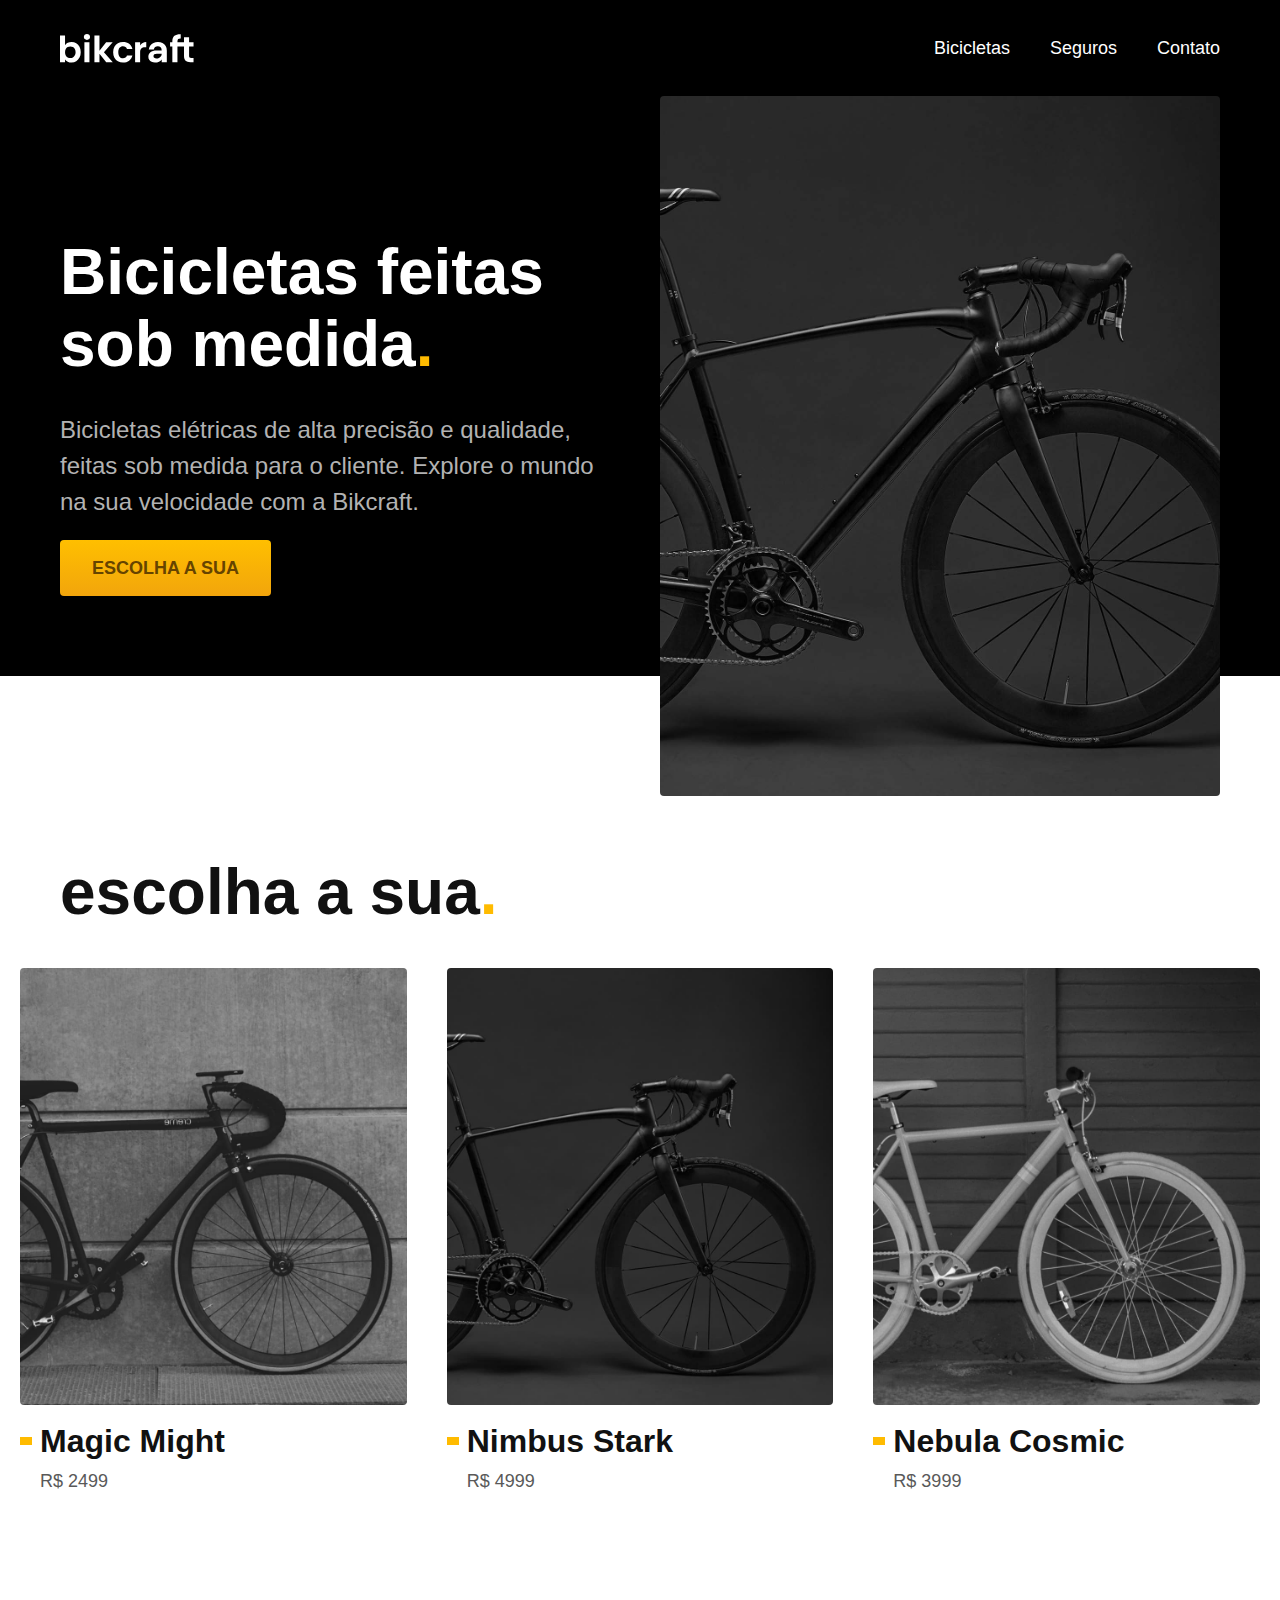
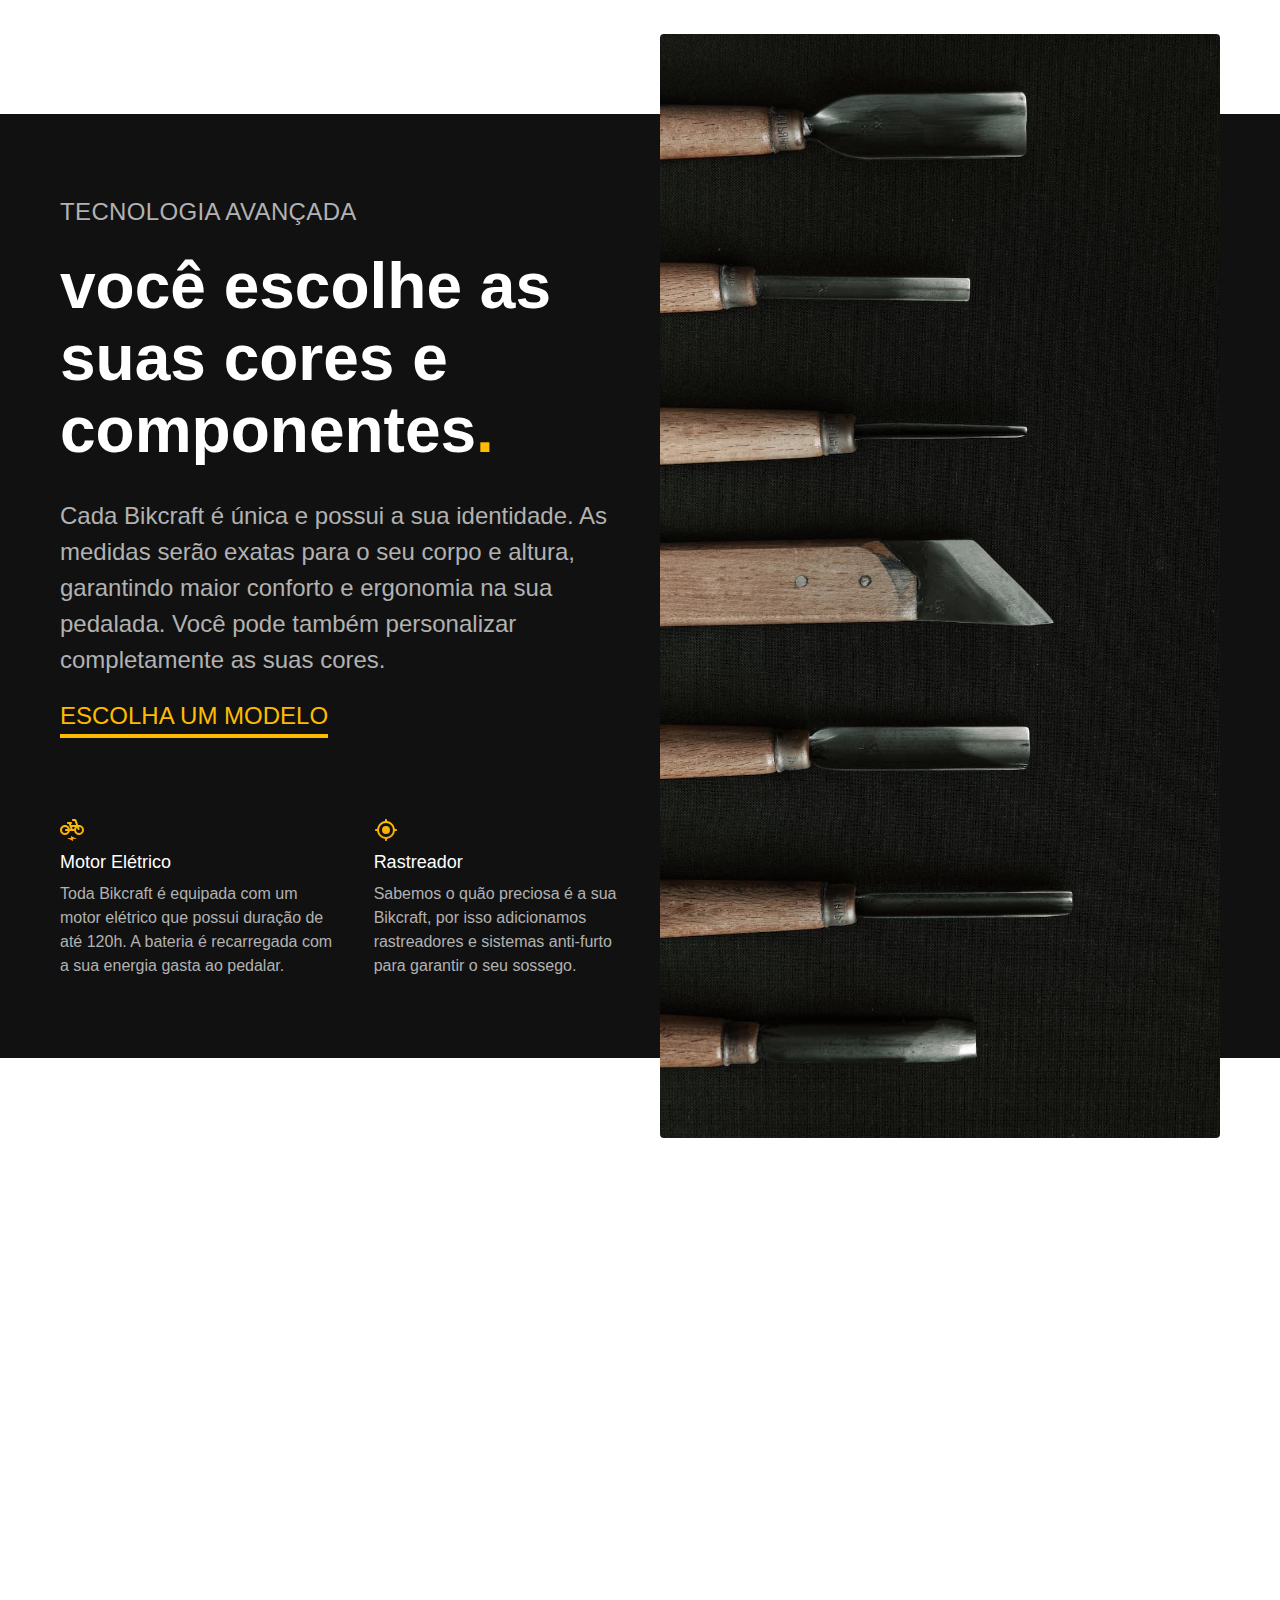
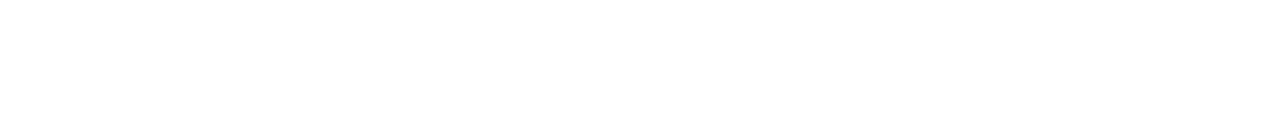
==== index.html @ 4f09ff4c "container + tecnologia" ====
<!DOCTYPE html>

<html lang="pt-br">

<head>
    <meta charset="UTF-8">
    <meta name="viewport" content="width=device-width, initial-scale=1.0">
    <title>Bikcraft - Bicicletas Elétricas</title>
    <meta name="description" content="Bicicletas elétricas de alta precisão e qualidade,  feitas sob medida para o cliente. Explore o mundo na sua velocidade com a Bikcraft.">

    <link rel="stylesheet" href="./css/style.css">

    <!-- <link rel="preconnect" href="https://fonts.googleapis.com">
    <link rel="preconnect" href="https://fonts.gstatic.com" crossorigin>
    <link href="https://fonts.googleapis.com/css2?family=Poppins:wght@400;600&family=Roboto:wght@400;500&display=swap" rel="stylesheet"> -->

</head>

<body>
    <header class="header-bg">
        <div class="header container">
            <a href="./">
                <img src="./img/bikcraft.svg" alt="Bikcraft">
            </a>
            <nav aria-lavel="primaria">
                <ul class="header-menu font-1-m cor-0">
                    <li><a href="./bicicletas.html">Bicicletas</a></li>
                    <li><a href="./seguros.html">Seguros</a></li>
                    <li><a href="./contato.html">Contato</a></li>
                </ul>
            </nav>
        </div>
    </header>

    <main class="introducao-bg">
        <div class="introducao container">
            <div class="introducao-conteudo">
                <h1 class="font-1-xxl cor-0">Bicicletas feitas sob medida<span class="cor-p1">.</span></h1>
                <p class="font-2-l cor-5">Bicicletas elétricas de alta precisão e qualidade, feitas sob medida para o cliente. Explore o mundo na sua velocidade com a Bikcraft.</p>
                <a class="botao" href="./bicicletas.html">Escolha a sua</a>
            </div>
            <div>
                <img src="./img/fotos/introducao.jpg" alt="Bicicleta elétrica preta">
            </div>
        </div>
    </main>

    <article class="bicicletas-lista">

        <h2 class="container font-1-xxl">escolha a sua<span class="cor-p1">.</span></h2>

        <ul>
            <li>
                <a href="./bicicletas/magic.html">
                    <img src="./img/bicicletas/magic-home.jpg" alt="Bicicleta preta">
                    <h3 class="font-1-xl">Magic Might</h3>
                    <span class="font-2-m cor-8">R$ 2499</span>
                </a>
            </li>
            <li>
                <a href="./bicicletas/nimbus.html">
                    <img src="./img/bicicletas/nimbus-home.jpg" alt="Bicicleta preta">
                    <h3 class="font-1-xl">Nimbus Stark</h3>
                    <span class="font-2-m cor-8">R$ 4999</span>
                </a>
            </li>
            <li>
                <a href="./bicicletas/nebula.html">
                    <img src="./img/bicicletas/nebula-home.jpg" alt="Bicicleta preta">
                    <h3 class="font-1-xl">Nebula Cosmic</h3>
                    <span class="font-2-m cor-8">R$ 3999</span>
                </a>
            </li>
        </ul>
    </article>

    <article class="tecnologia-bg">
        <div class="tecnologia container">
            <div class="tecnologia-conteudo">
                <span class="font-2-l-b cor-5">Tecnologia Avançada</span>
                <h2 class="font-1-xxl cor-0">você escolhe as suas cores e componentes<span class="cor-p1">.</span></h2>
                <p class="font-2-l cor-5">Cada Bikcraft é única e possui a sua identidade. As medidas serão exatas para o seu corpo e altura, garantindo maior conforto e ergonomia na sua pedalada. Você pode também personalizar completamente as suas cores.</p>
                <a class="link" href="./bicicletas.html">Escolha um modelo</a>
                <div class="tecnologia-vantagens">
                    <div>
                        <img src="./img/icones/eletrica.svg" alt="">
                        <h3 class="font-1-m cor-0">Motor Elétrico</h3>
                        <p class="font-2-s cor-5">Toda Bikcraft é equipada com um motor elétrico que possui duração de até 120h. A bateria é recarregada com a sua energia gasta ao pedalar.</p>
                    </div>
                    <div>
                        <img src="./img/icones/rastreador.svg" alt="">
                        <h3 class="font-1-m cor-0">Rastreador</h3>
                        <p class="font-2-s cor-5">Sabemos o quão preciosa é a sua Bikcraft, por isso adicionamos rastreadores e sistemas anti-furto para garantir o seu sossego.</p>
                    </div>
                </div>
            </div>
            <div class="tecnologia-imagem">
                <img src="./img/fotos/tecnologia.jpg" alt="">
            </div>
        </div>

    </article>

</body>

</html>
---- css/style.css ----
@import "./global/global.css";
@import "./utilidades/tipografia.css";
@import "./utilidades/cores.css";

@import "./global/header.css";

/* Utilidades */
@import "./utilidades/componentes.css";

/* Home */
@import "./home/introducao.css";
@import "./home/tecnologia.css";

/* Bicicletas */
@import "./bicicletas/bicicletas-lista.css";
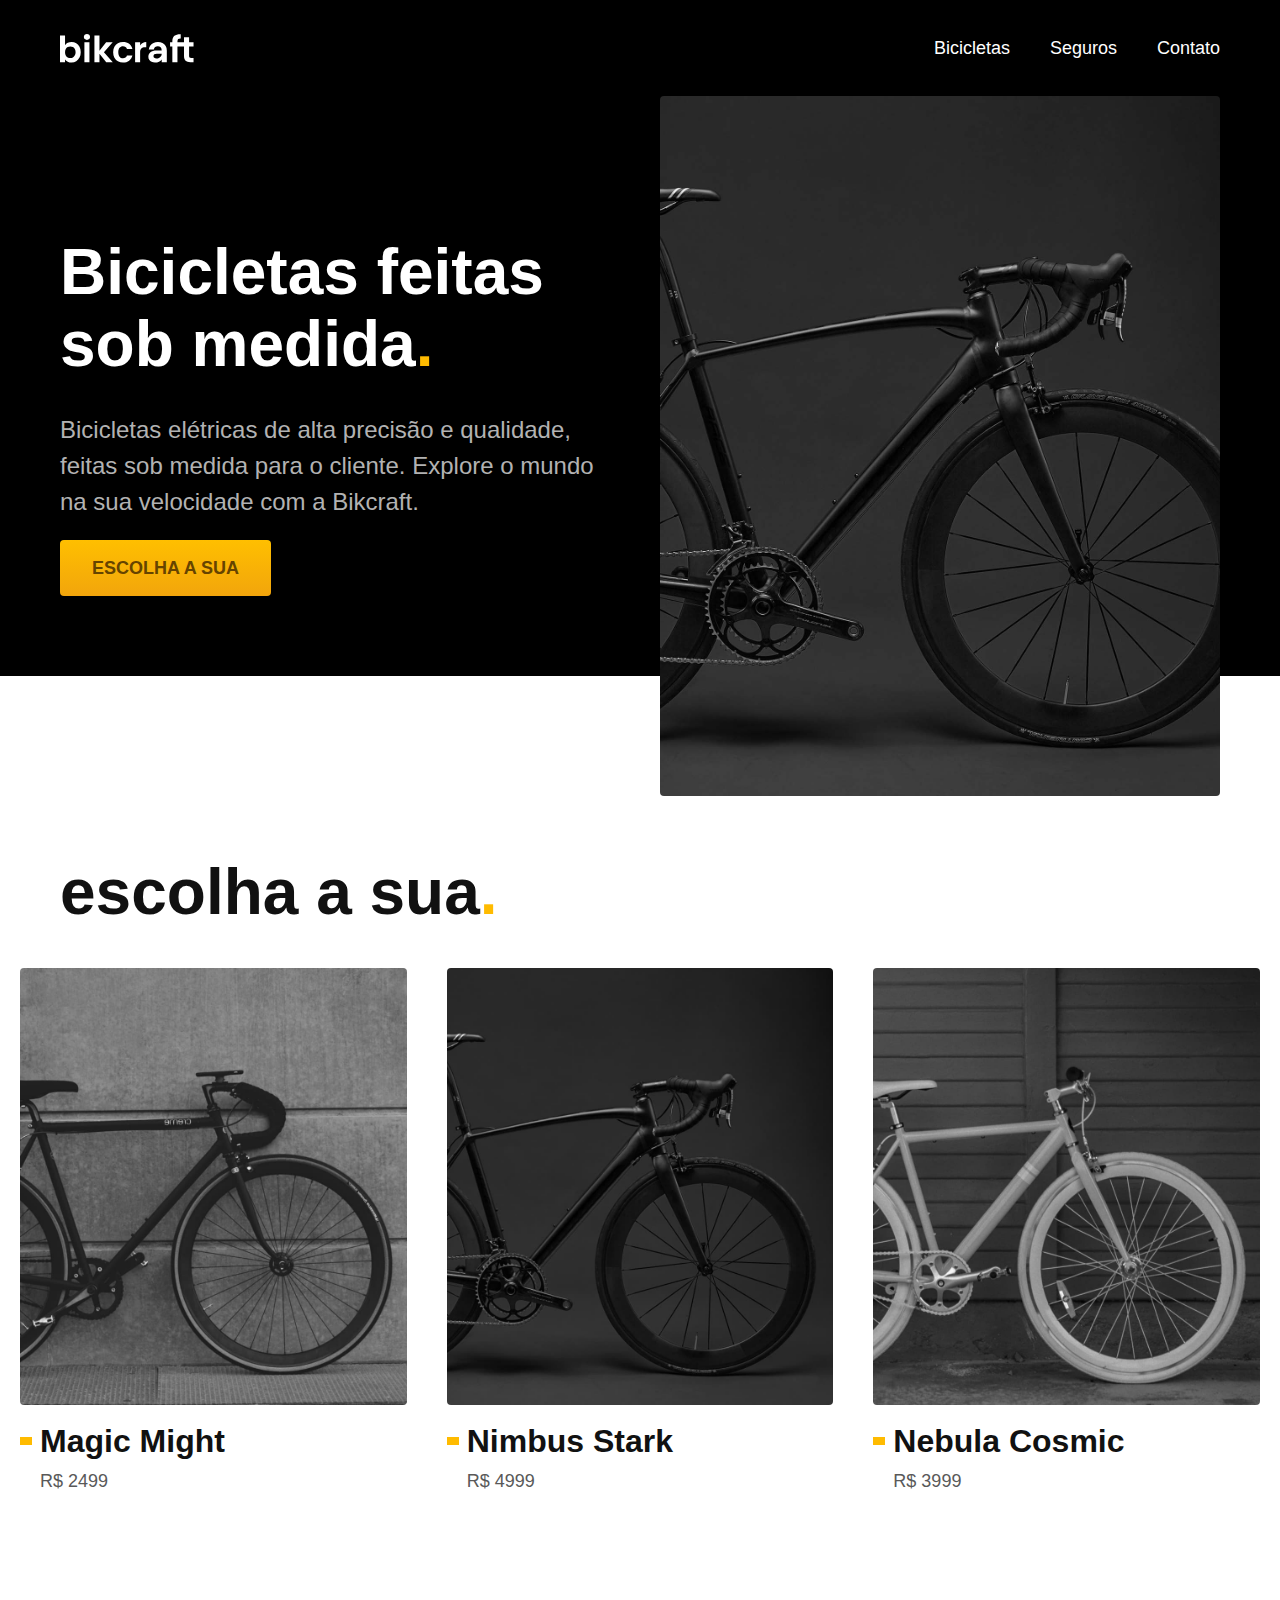
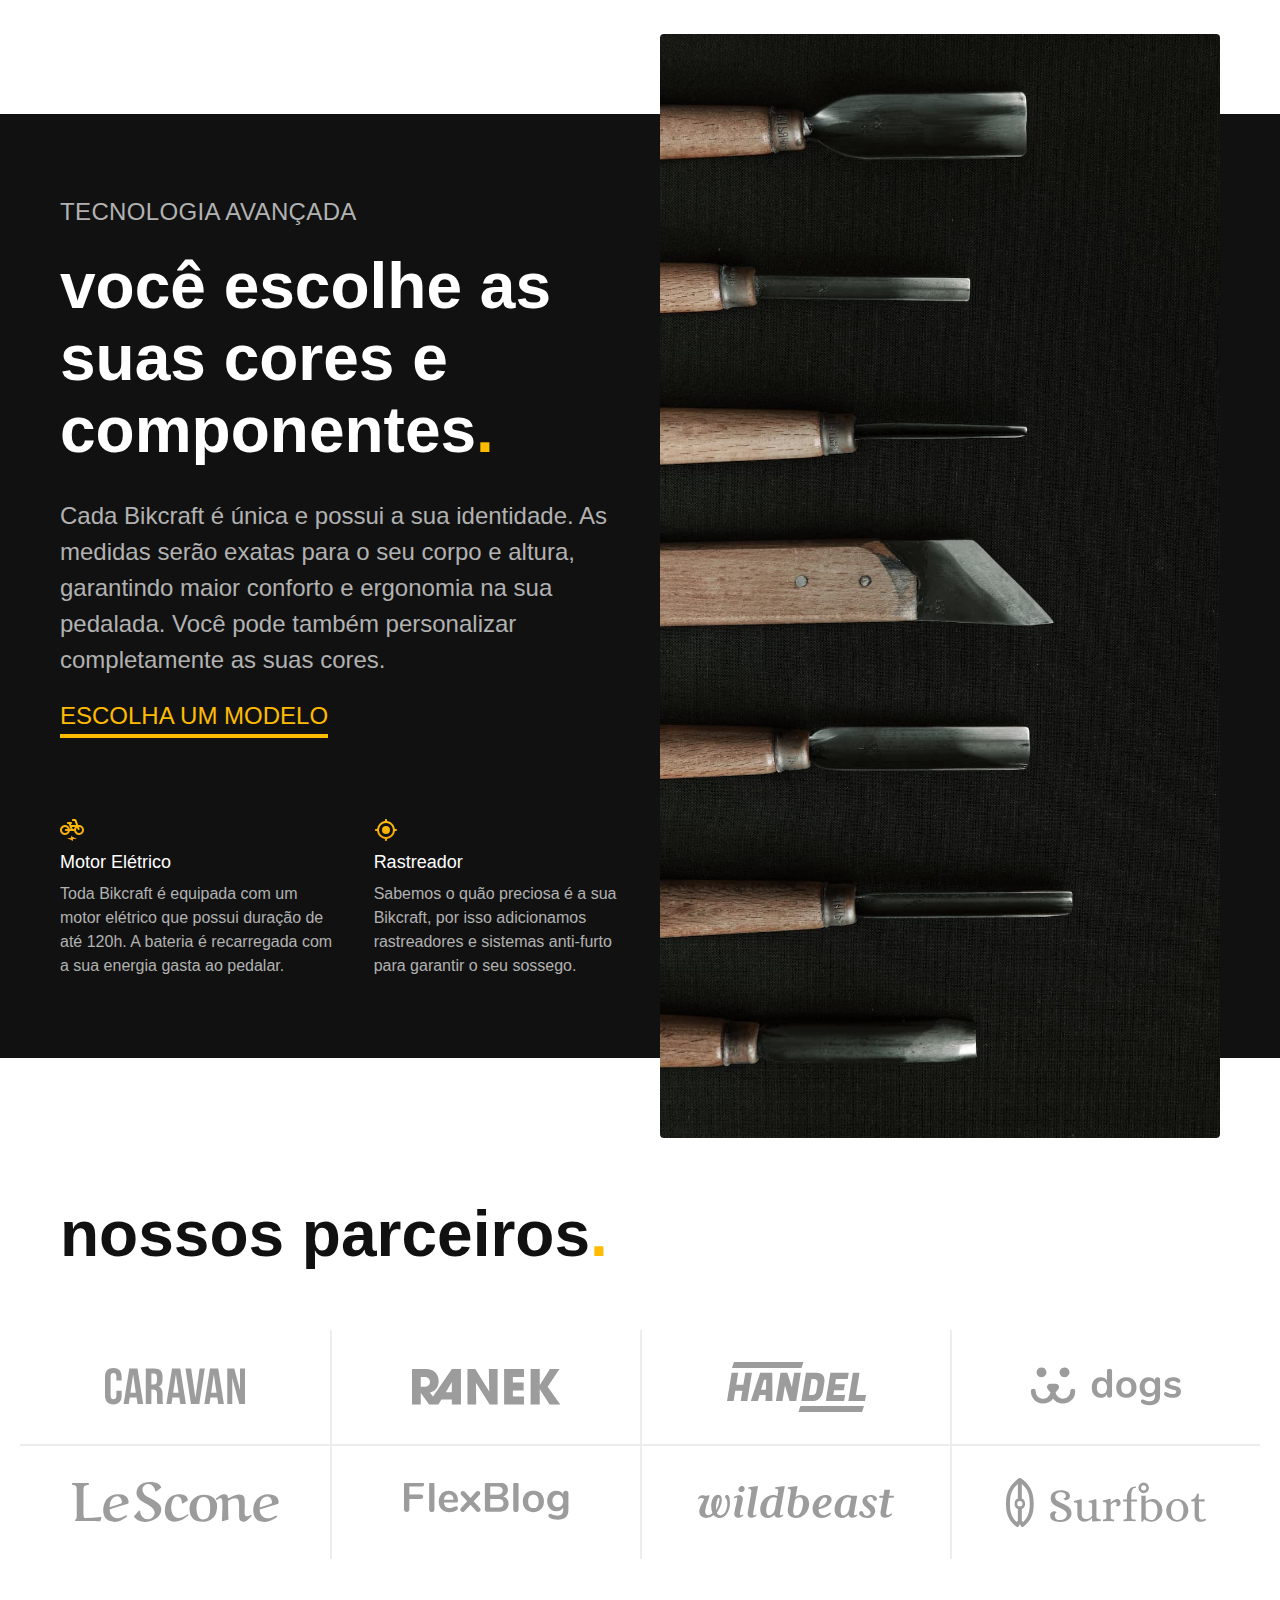
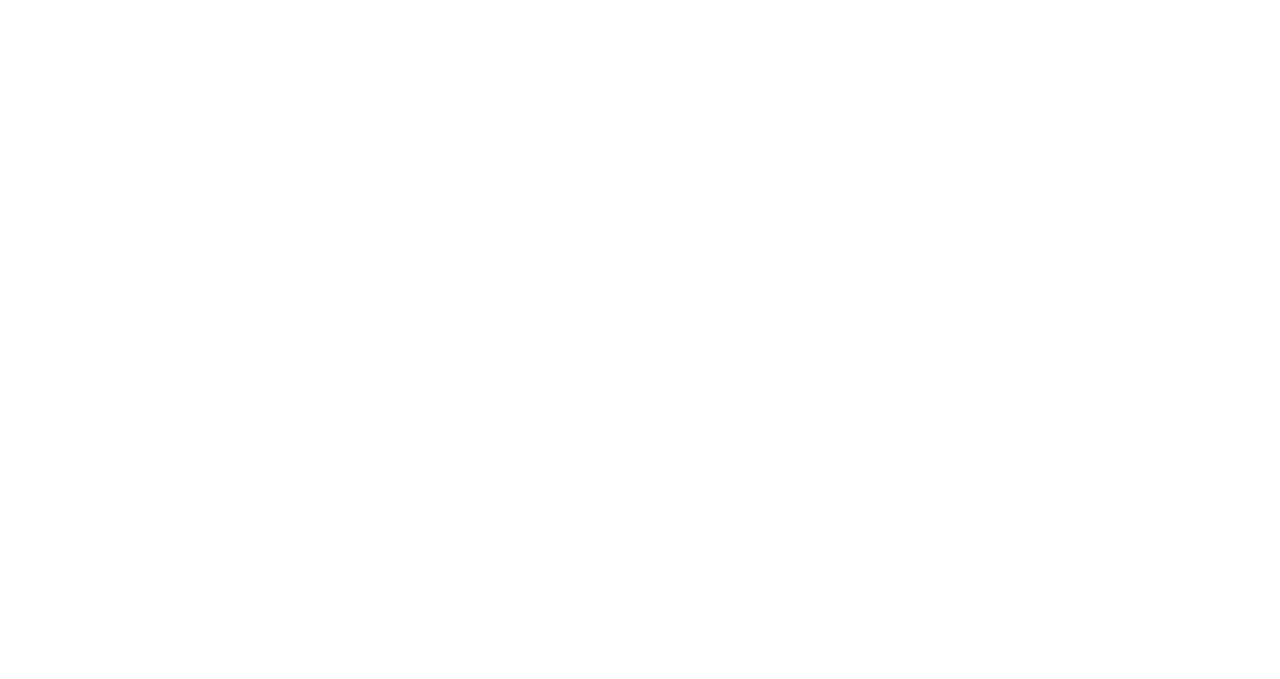
==== commit 27ef192c: "parceiros" ====
--- a/index.html
+++ b/index.html
@@ -98,8 +98,22 @@
                 <img src="./img/fotos/tecnologia.jpg" alt="">
             </div>
         </div>
+    </article>
 
-    </article>
+    <section class="parceiros" aria-label="Nossos Parceiros">
+        <h2 class="container font-1-xxl">nossos parceiros<span class="cor-p1">.</span></h2>
+
+        <ul>
+            <li><img src="./img/parceiros/caravan.svg" alt="caravan"></li>
+            <li><img src="./img/parceiros/ranek.svg" alt="ranek"></li>
+            <li><img src="./img/parceiros/handel.svg" alt="handel"></li>
+            <li><img src="./img/parceiros/dogs.svg" alt="dogs"></li>
+            <li><img src="./img/parceiros/lescone.svg" alt="lescone"></li>
+            <li><img src="./img/parceiros/flexblog.svg" alt="flexblog"></li>
+            <li><img src="./img/parceiros/wildbeast.svg" alt="wildbeast"></li>
+            <li><img src="./img/parceiros/surfbot.svg" alt="surfbot"></li>
+        </ul>
+    </section>
 
 </body>
 
--- a/css/style.css
+++ b/css/style.css
@@ -10,6 +10,7 @@
 /* Home */
 @import "./home/introducao.css";
 @import "./home/tecnologia.css";
+@import "./home/parceiros.css";
 
 /* Bicicletas */
 @import "./bicicletas/bicicletas-lista.css";
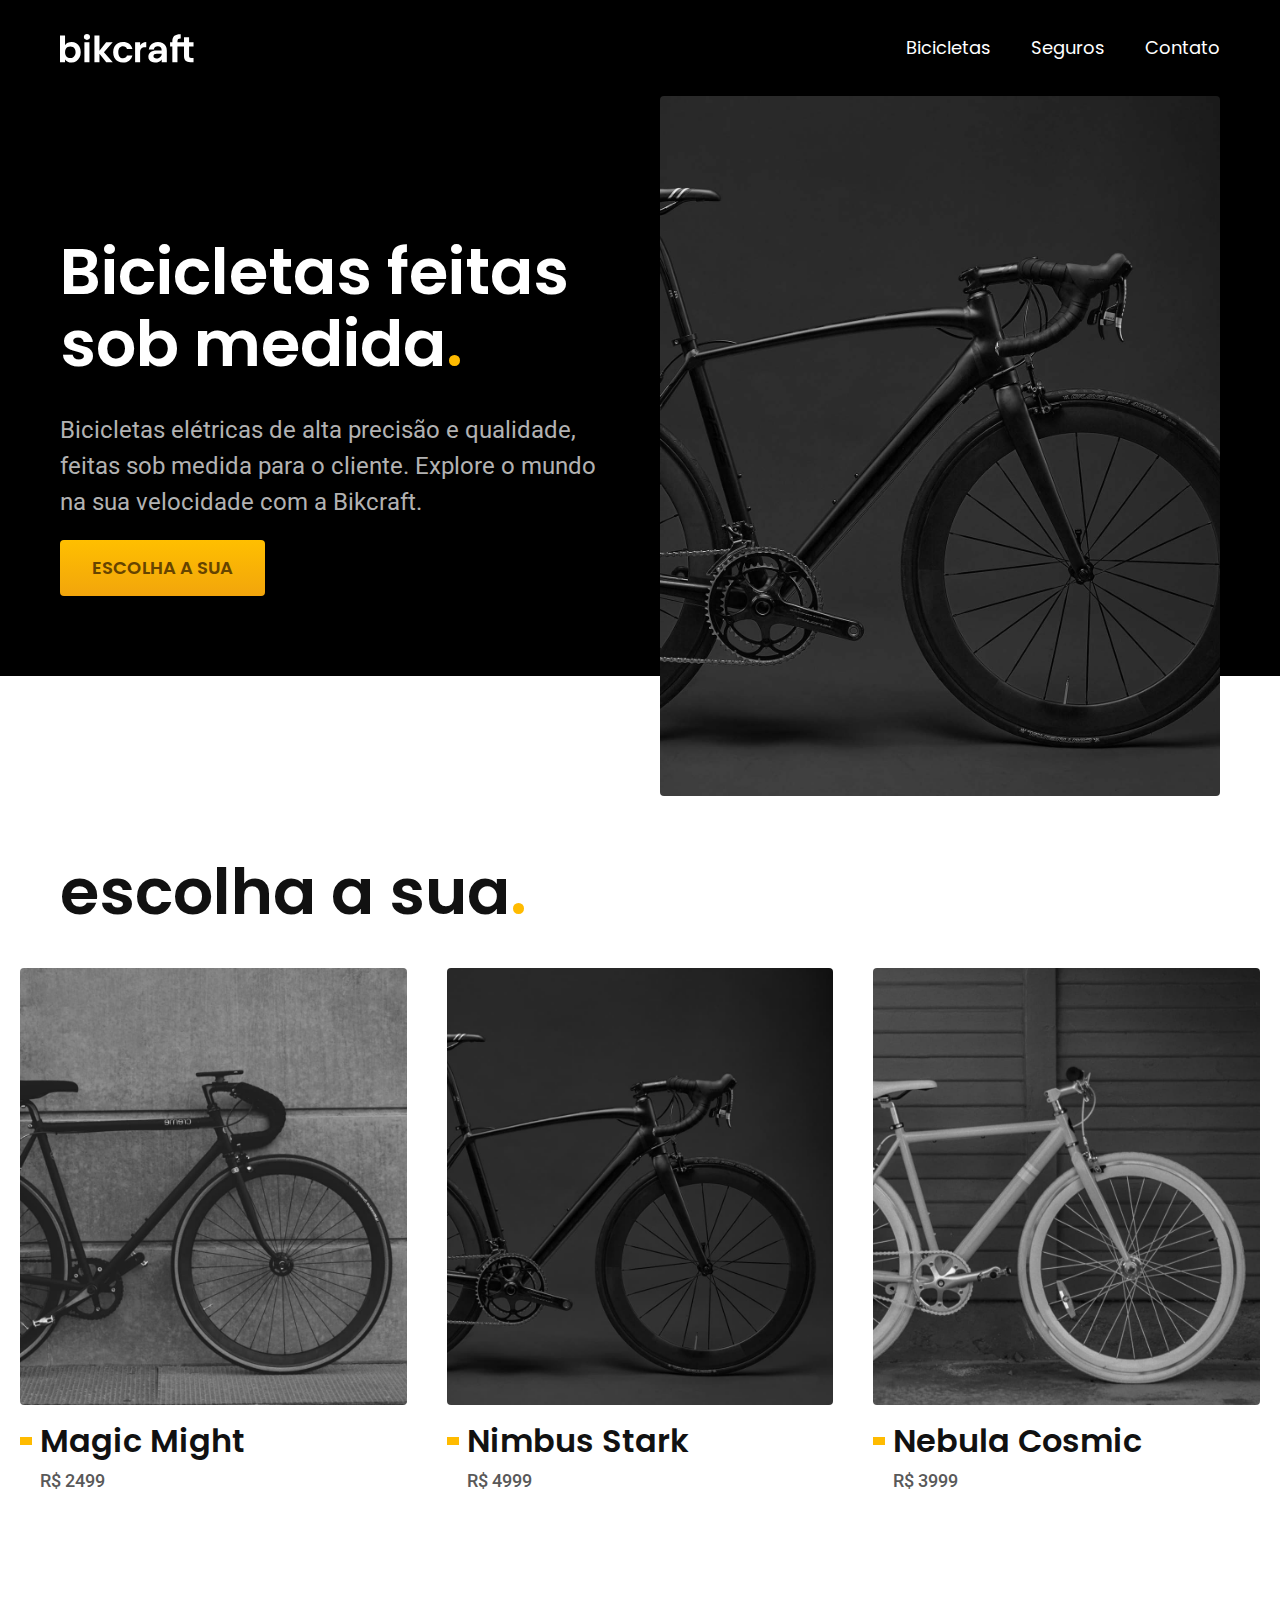
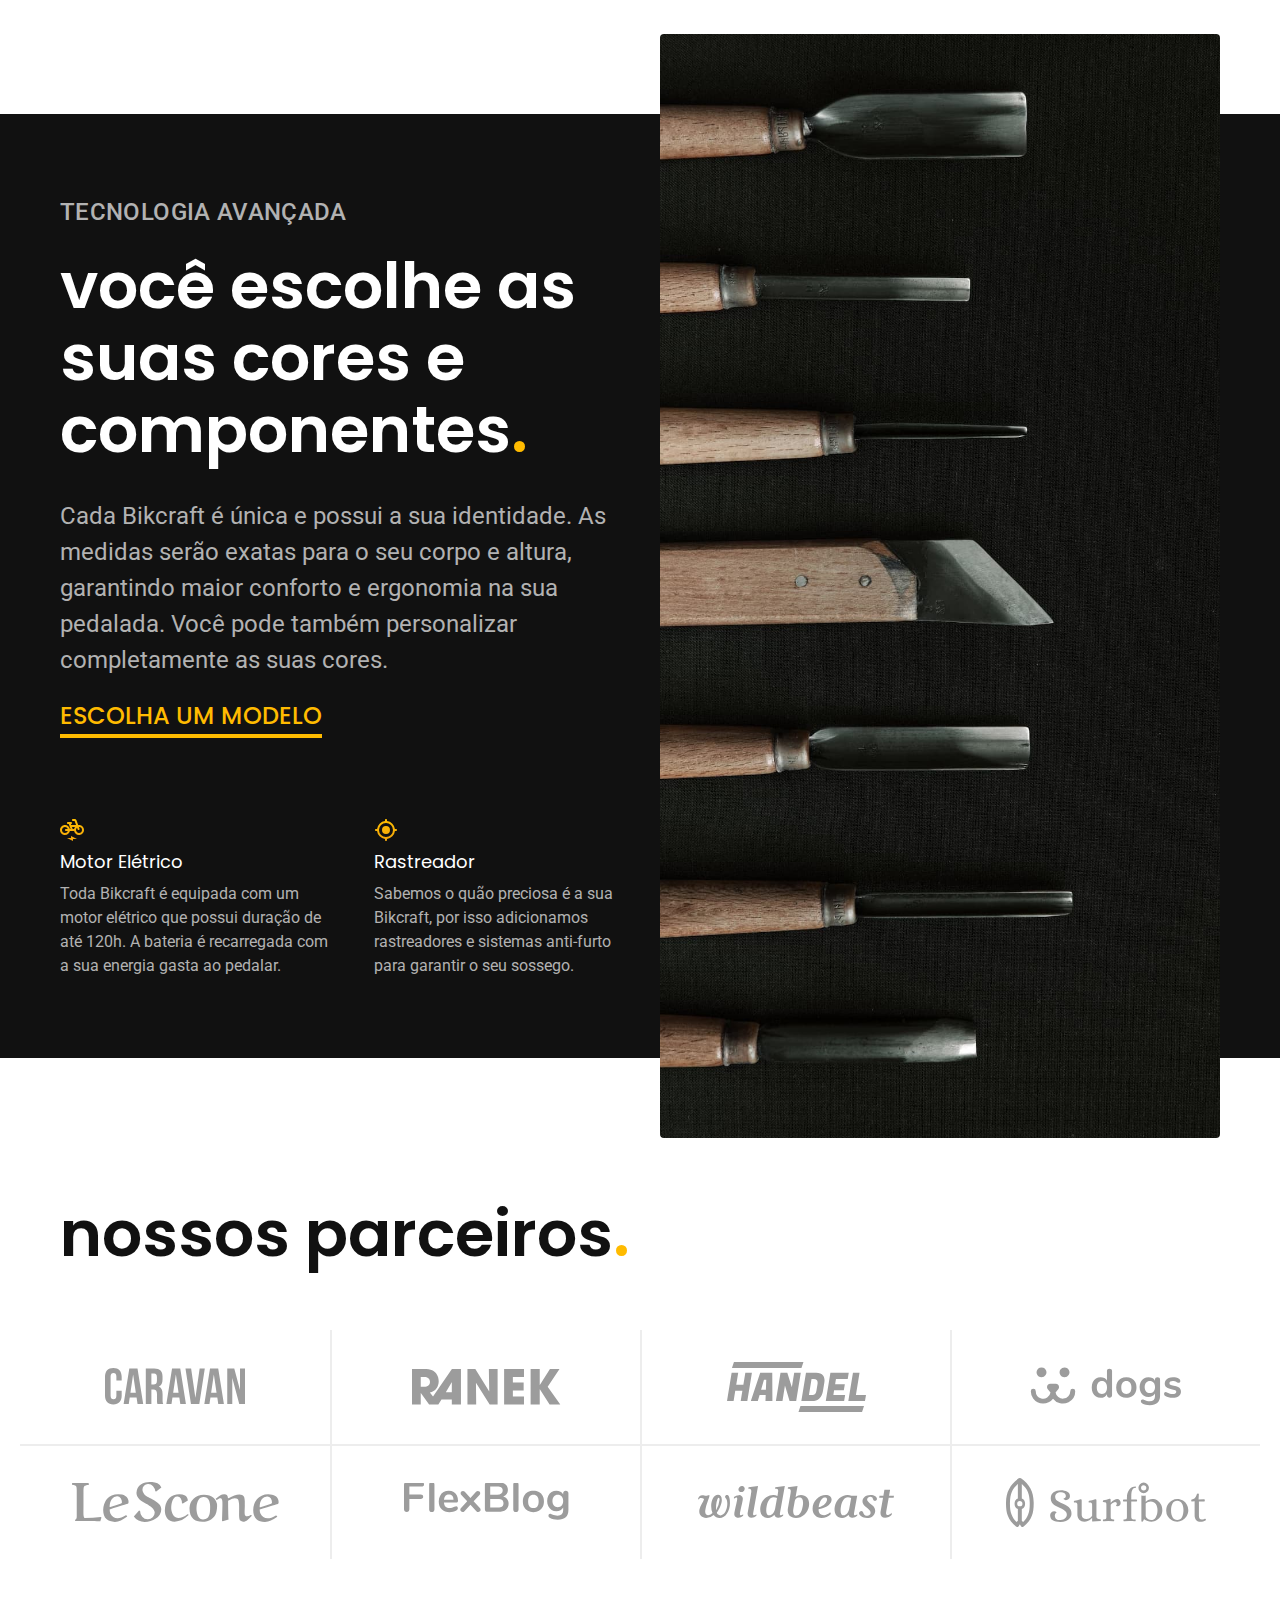
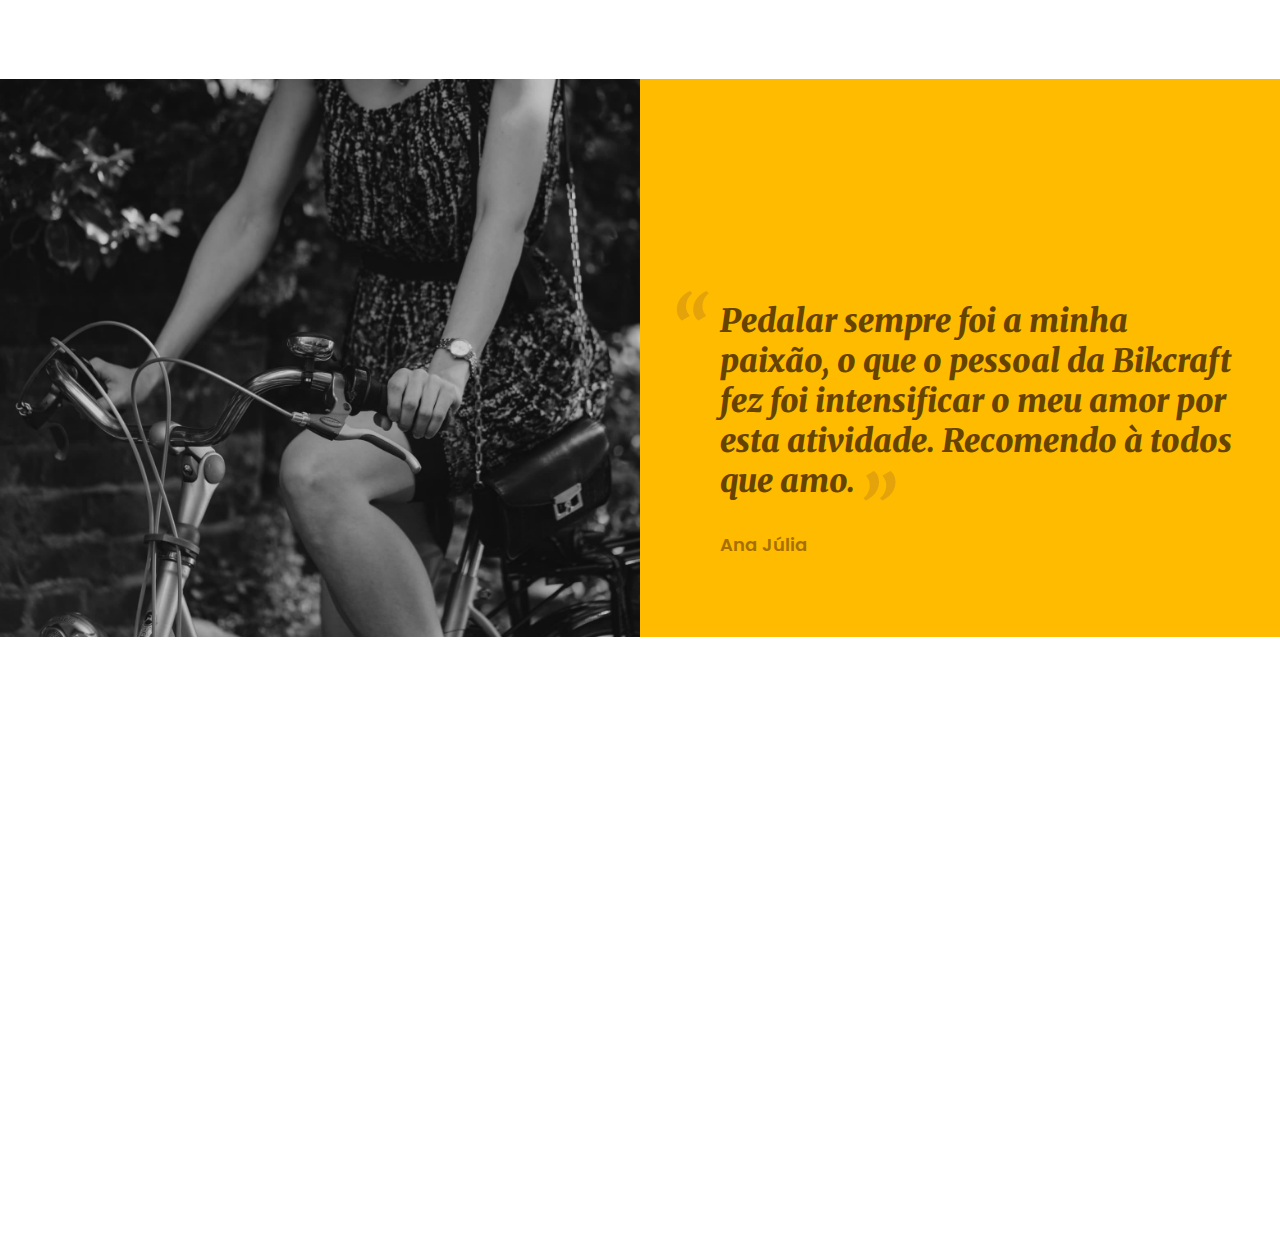
==== commit 2868998e: "depoimento" ====
--- a/index.html
+++ b/index.html
@@ -10,9 +10,9 @@
 
     <link rel="stylesheet" href="./css/style.css">
 
-    <!-- <link rel="preconnect" href="https://fonts.googleapis.com">
+    <link rel="preconnect" href="https://fonts.googleapis.com">
     <link rel="preconnect" href="https://fonts.gstatic.com" crossorigin>
-    <link href="https://fonts.googleapis.com/css2?family=Poppins:wght@400;600&family=Roboto:wght@400;500&display=swap" rel="stylesheet"> -->
+    <link href="https://fonts.googleapis.com/css2?family=Merriweather:ital,wght@1,900&family=Poppins:wght@400;600&family=Roboto:wght@400;500&display=swap" rel="stylesheet">
 
 </head>
 
@@ -115,6 +115,17 @@
         </ul>
     </section>
 
+    <section class="depoimento" aria-label="Depoimento">
+        <div>
+            <img src="./img/fotos/depoimento.jpg" alt="Pessoa pedalando uma bicicleta bikcraft">
+        </div>
+        <div class="depoimento-conteudo">
+            <blockquote class="font-1-xl cor-p5">
+                <p>Pedalar sempre foi a minha paixão, o que o pessoal da Bikcraft fez foi intensificar o meu amor por esta atividade. Recomendo à todos que amo.</p>
+            </blockquote>
+            <span class="font-1-m-b cor-p4">Ana Júlia</span>
+        </div>
+    </section>
 </body>
 
 </html>--- a/css/style.css
+++ b/css/style.css
@@ -11,6 +11,7 @@
 @import "./home/introducao.css";
 @import "./home/tecnologia.css";
 @import "./home/parceiros.css";
+@import "./home/depoimento.css";
 
 /* Bicicletas */
 @import "./bicicletas/bicicletas-lista.css";
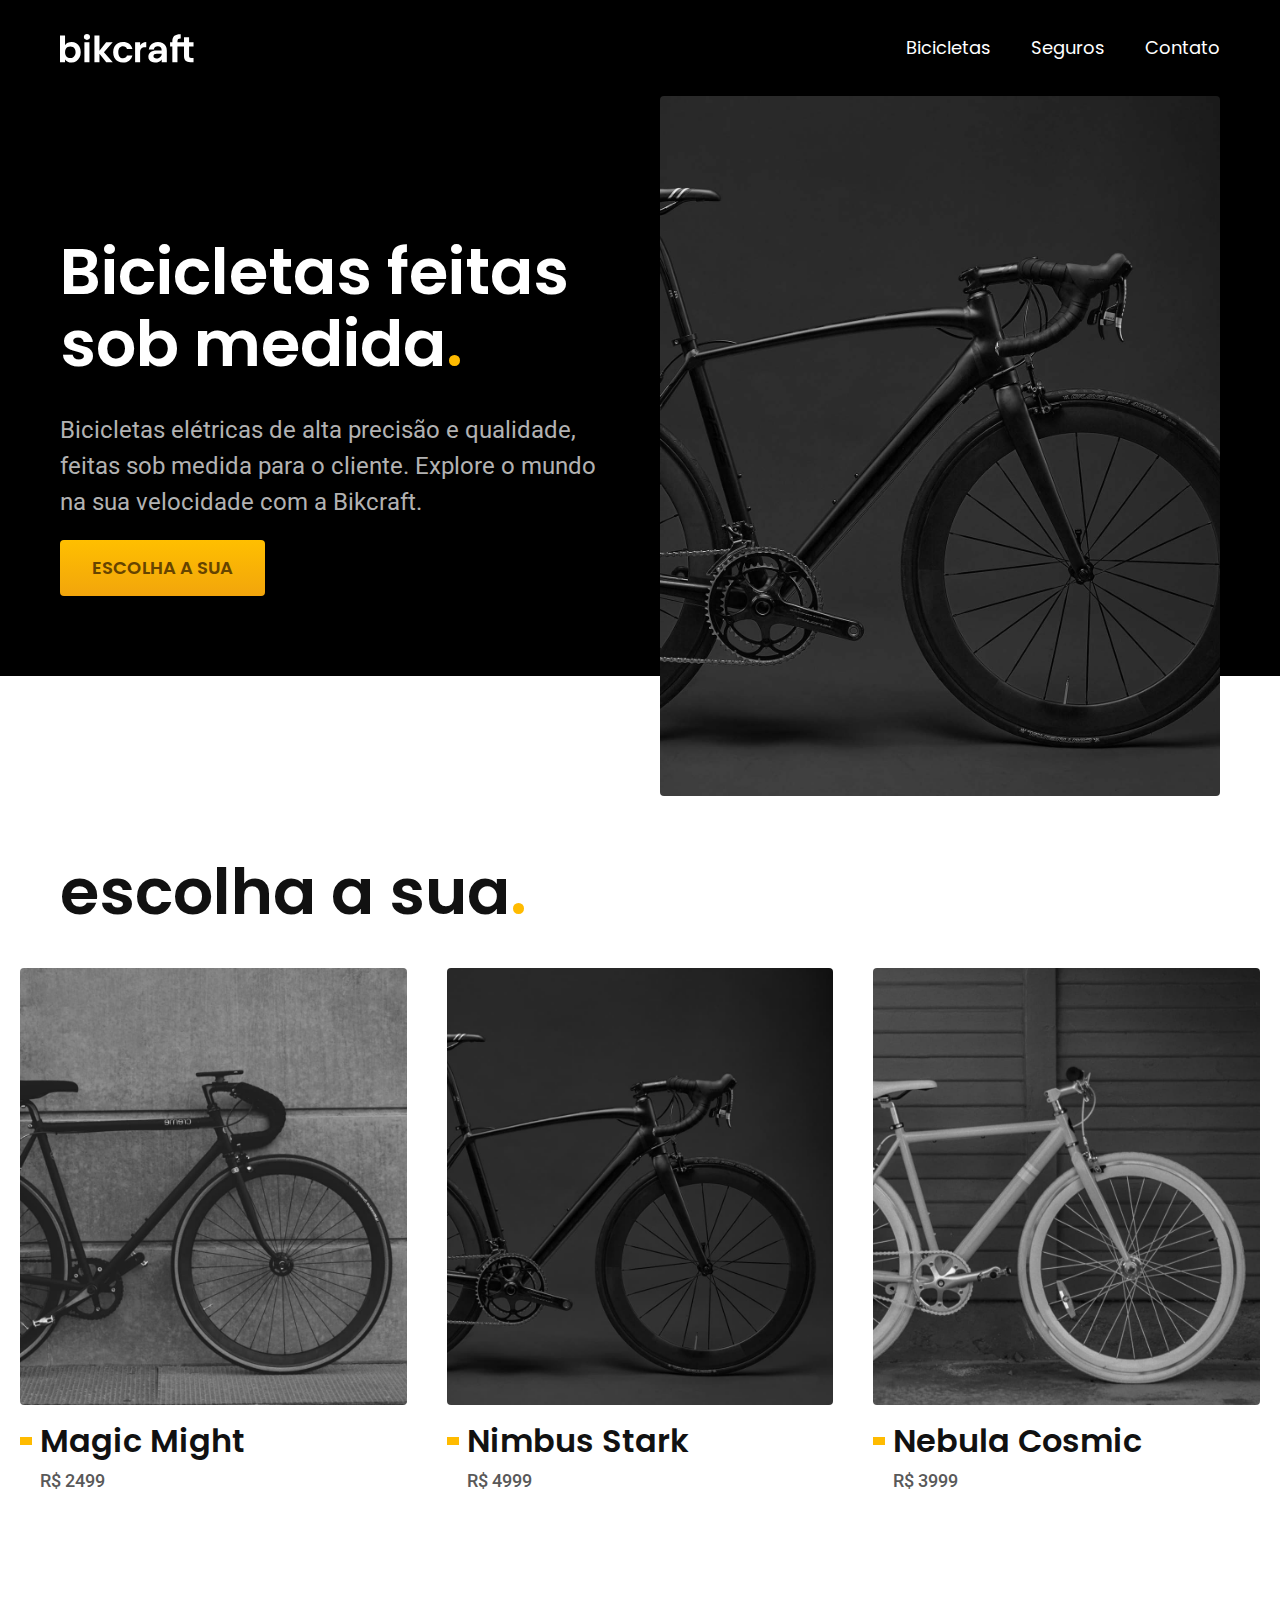
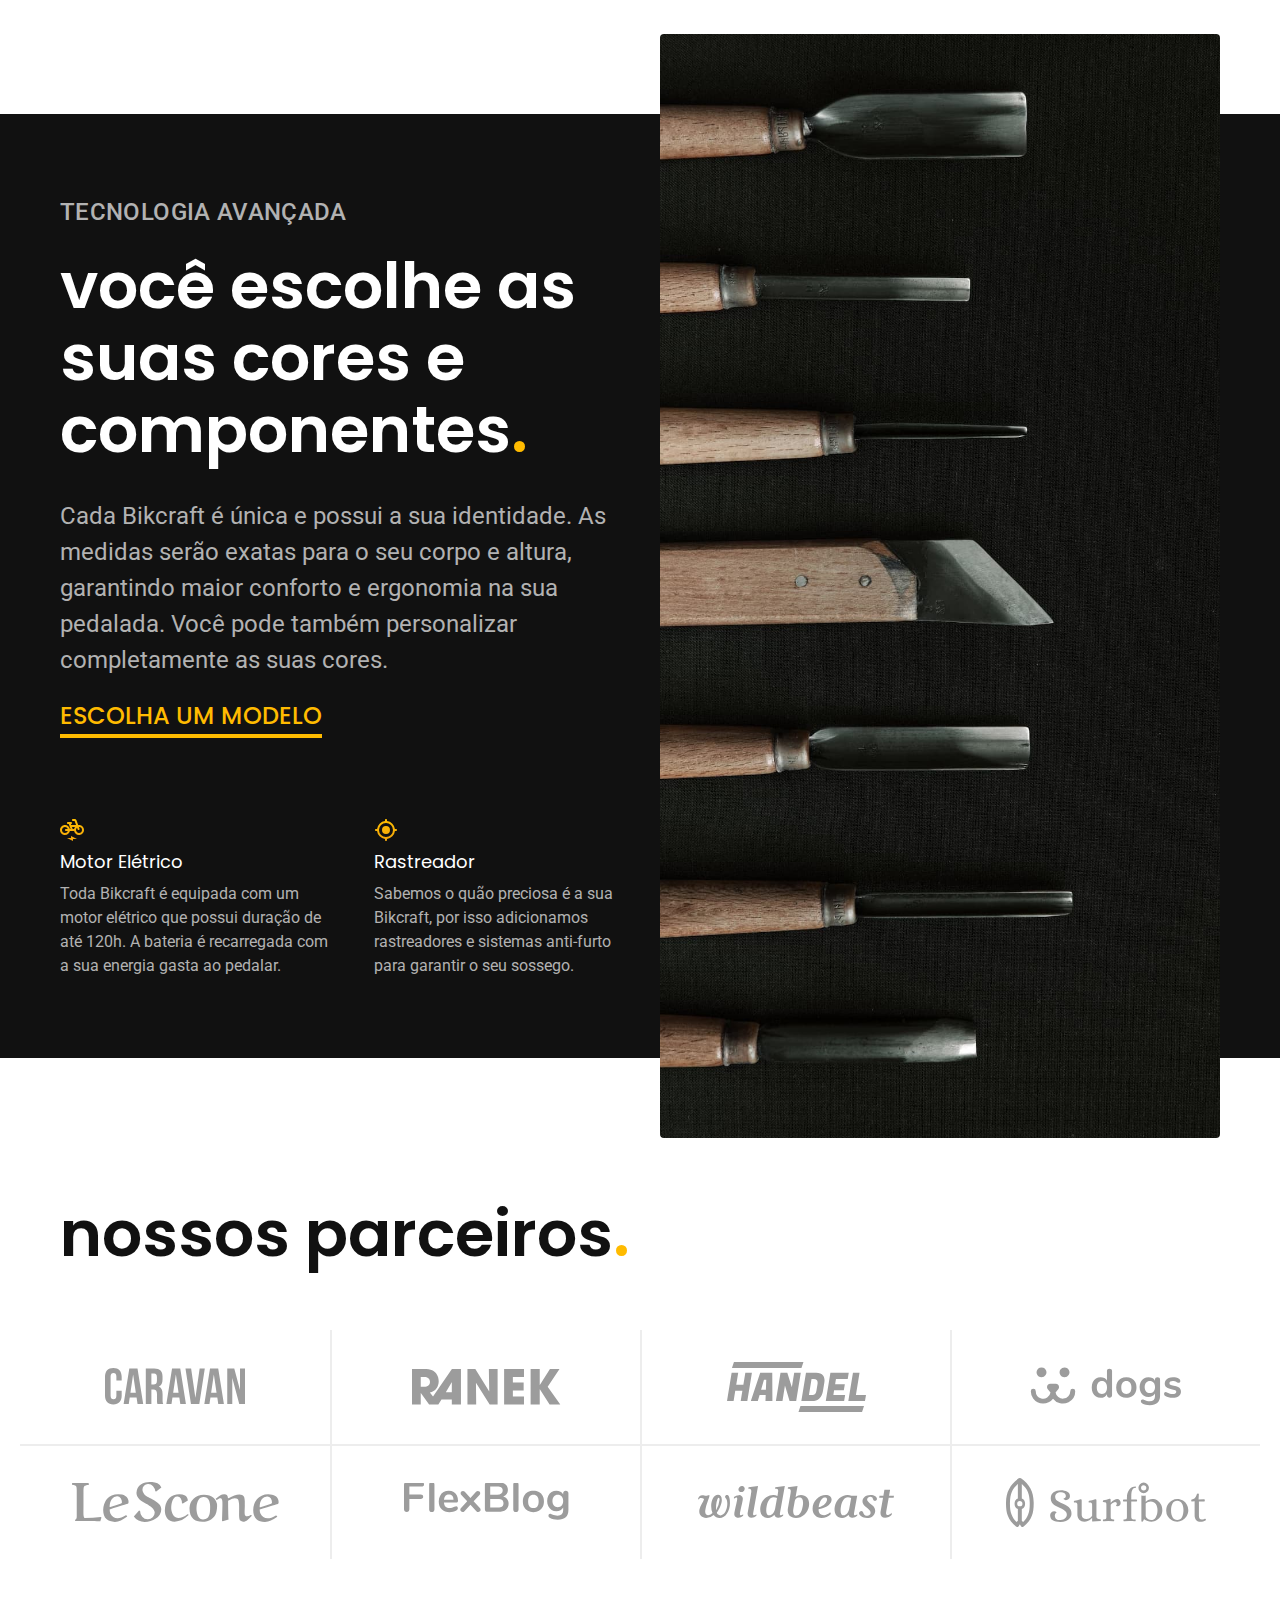
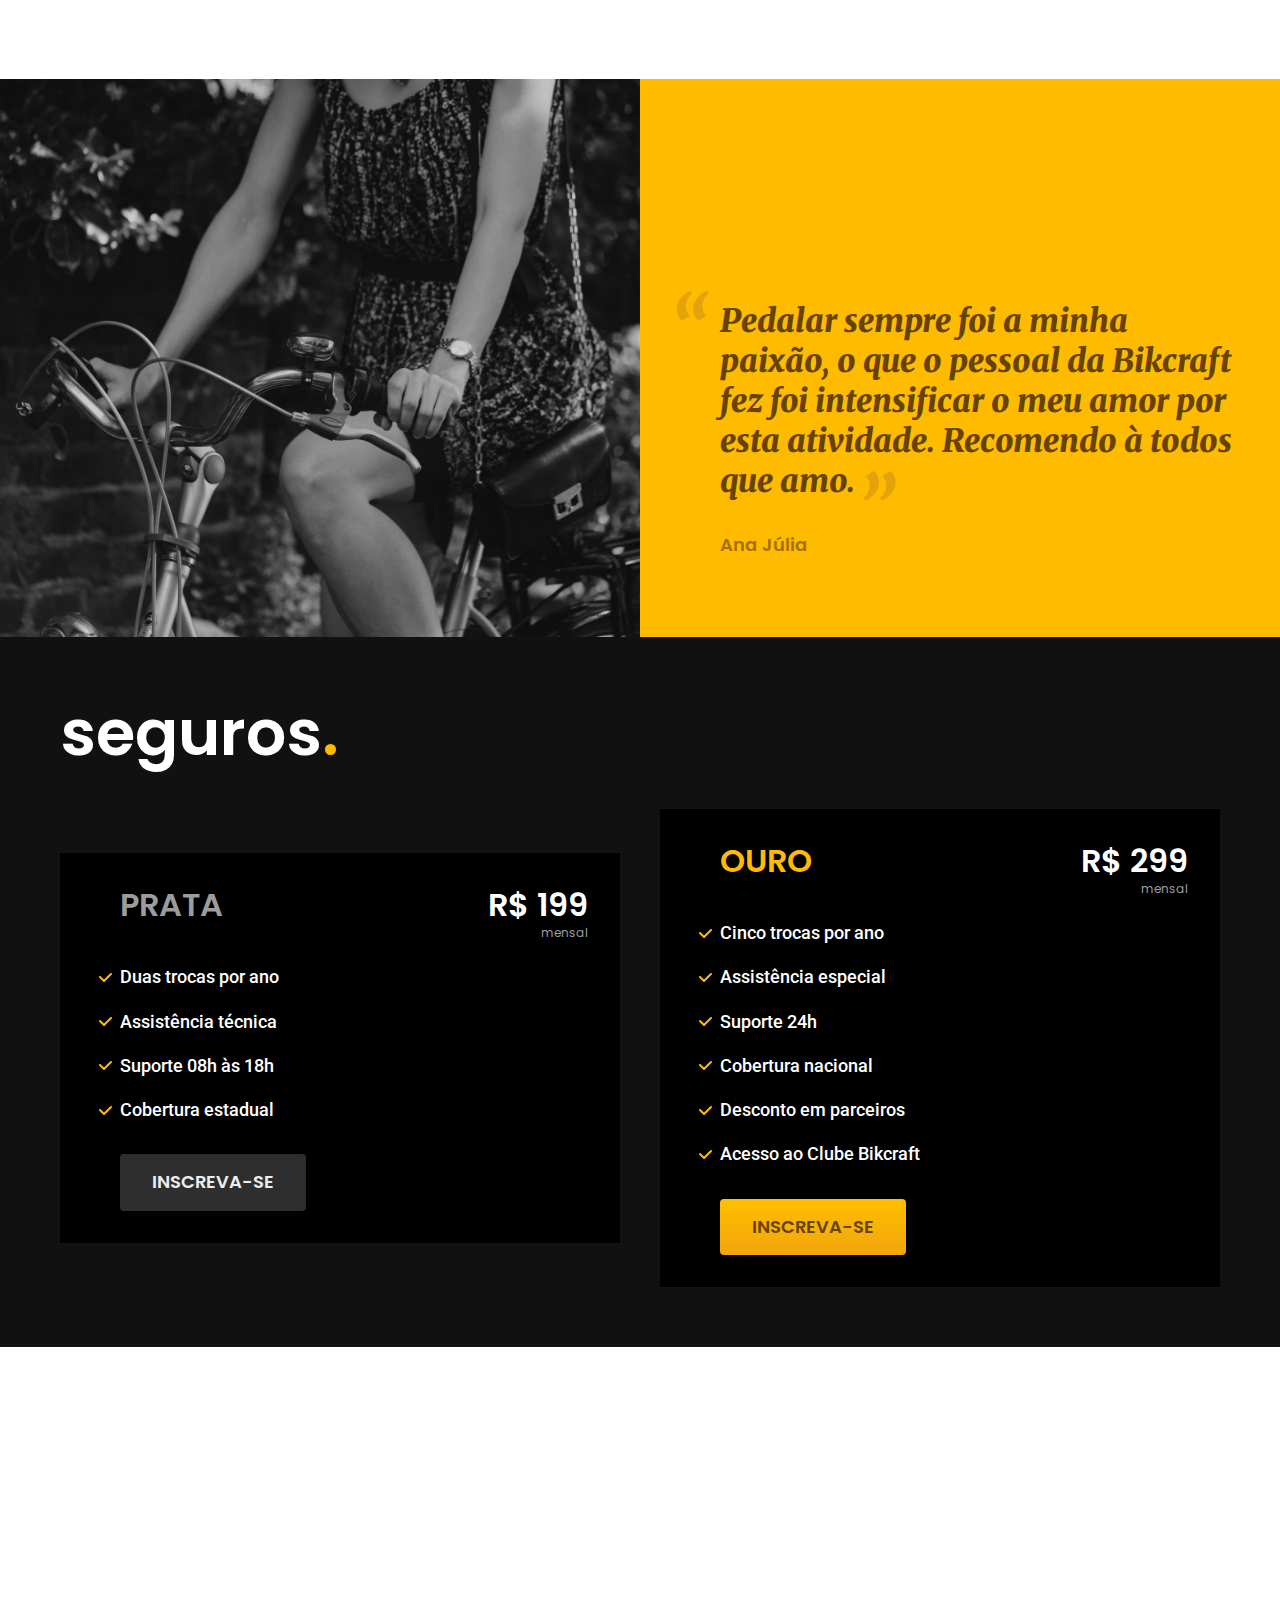
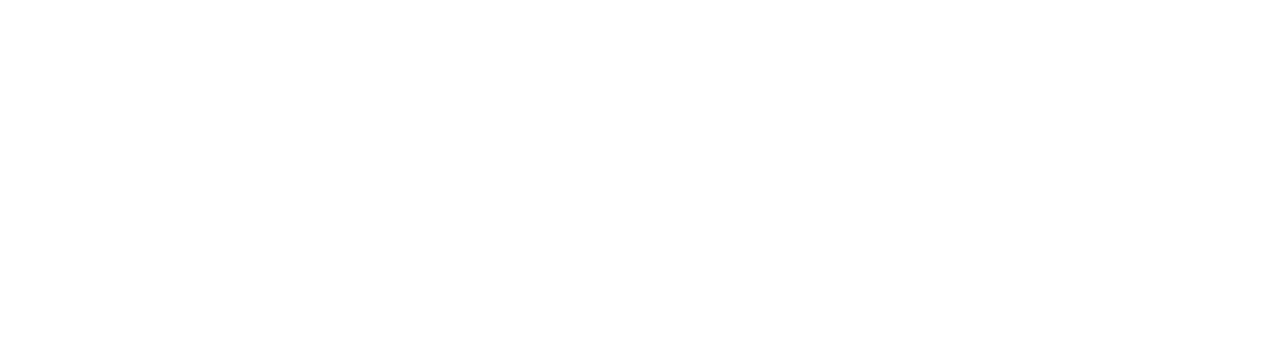
==== commit 1ad0078b: "seguros" ====
--- a/index.html
+++ b/index.html
@@ -126,6 +126,37 @@
             <span class="font-1-m-b cor-p4">Ana Júlia</span>
         </div>
     </section>
+
+    <article class="seguros-bg">
+        <div class="seguros container">
+            <h2 class="font-1-xxl cor-0">seguros<span class="cor-p1">.</span></h2>
+            <div class="seguros-item">
+                <h3 class="font-1-xl cor-6">PRATA</h3>
+                <span class="font-1-xl cor-0">R$ 199<span class="font-1-xs cor-6">mensal</span></span>
+                <ul class="font-2-m cor-0">
+                    <li>Duas trocas por ano</li>
+                    <li>Assistência técnica</li>
+                    <li>Suporte 08h às 18h</li>
+                    <li>Cobertura estadual</li>
+                </ul>
+                <a class="botao secundario" href="./orcamento.html">Inscreva-se</a>
+            </div>
+
+            <div class="seguros-item">
+                <h3 class="font-1-xl cor-p1">OURO</h3>
+                <span class="font-1-xl cor-0">R$ 299<span class="font-1-xs cor-6">mensal</span></span>
+                <ul class="font-2-m cor-0">
+                    <li>Cinco trocas por ano</li>
+                    <li>Assistência especial</li>
+                    <li>Suporte 24h</li>
+                    <li>Cobertura nacional</li>
+                    <li>Desconto em parceiros</li>
+                    <li>Acesso ao Clube Bikcraft</li>
+                </ul>
+                <a class="botao" href="./orcamento.html">Inscreva-se</a>
+            </div>
+        </div>
+    </article>
 </body>
 
 </html>--- a/css/style.css
+++ b/css/style.css
@@ -15,3 +15,6 @@
 
 /* Bicicletas */
 @import "./bicicletas/bicicletas-lista.css";
+
+/* Seguros */
+@import "./seguros/seguros.css";
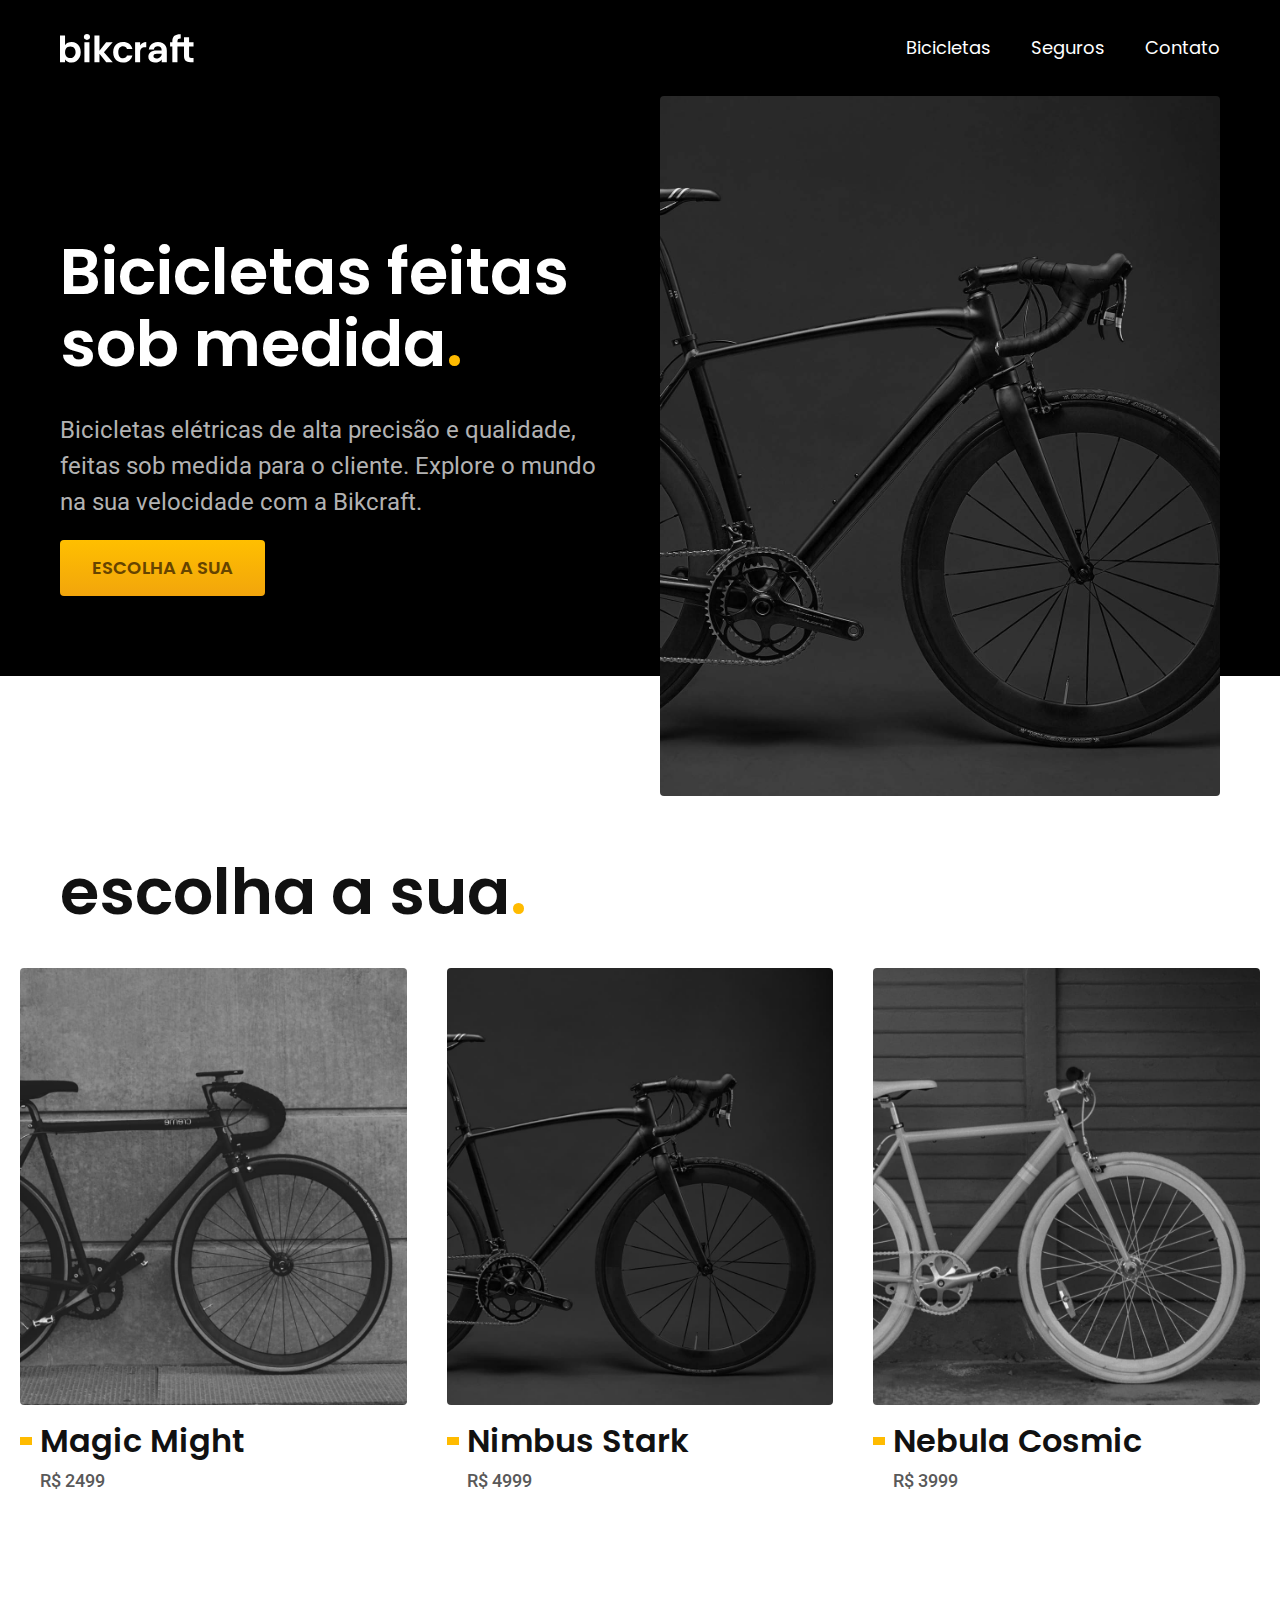
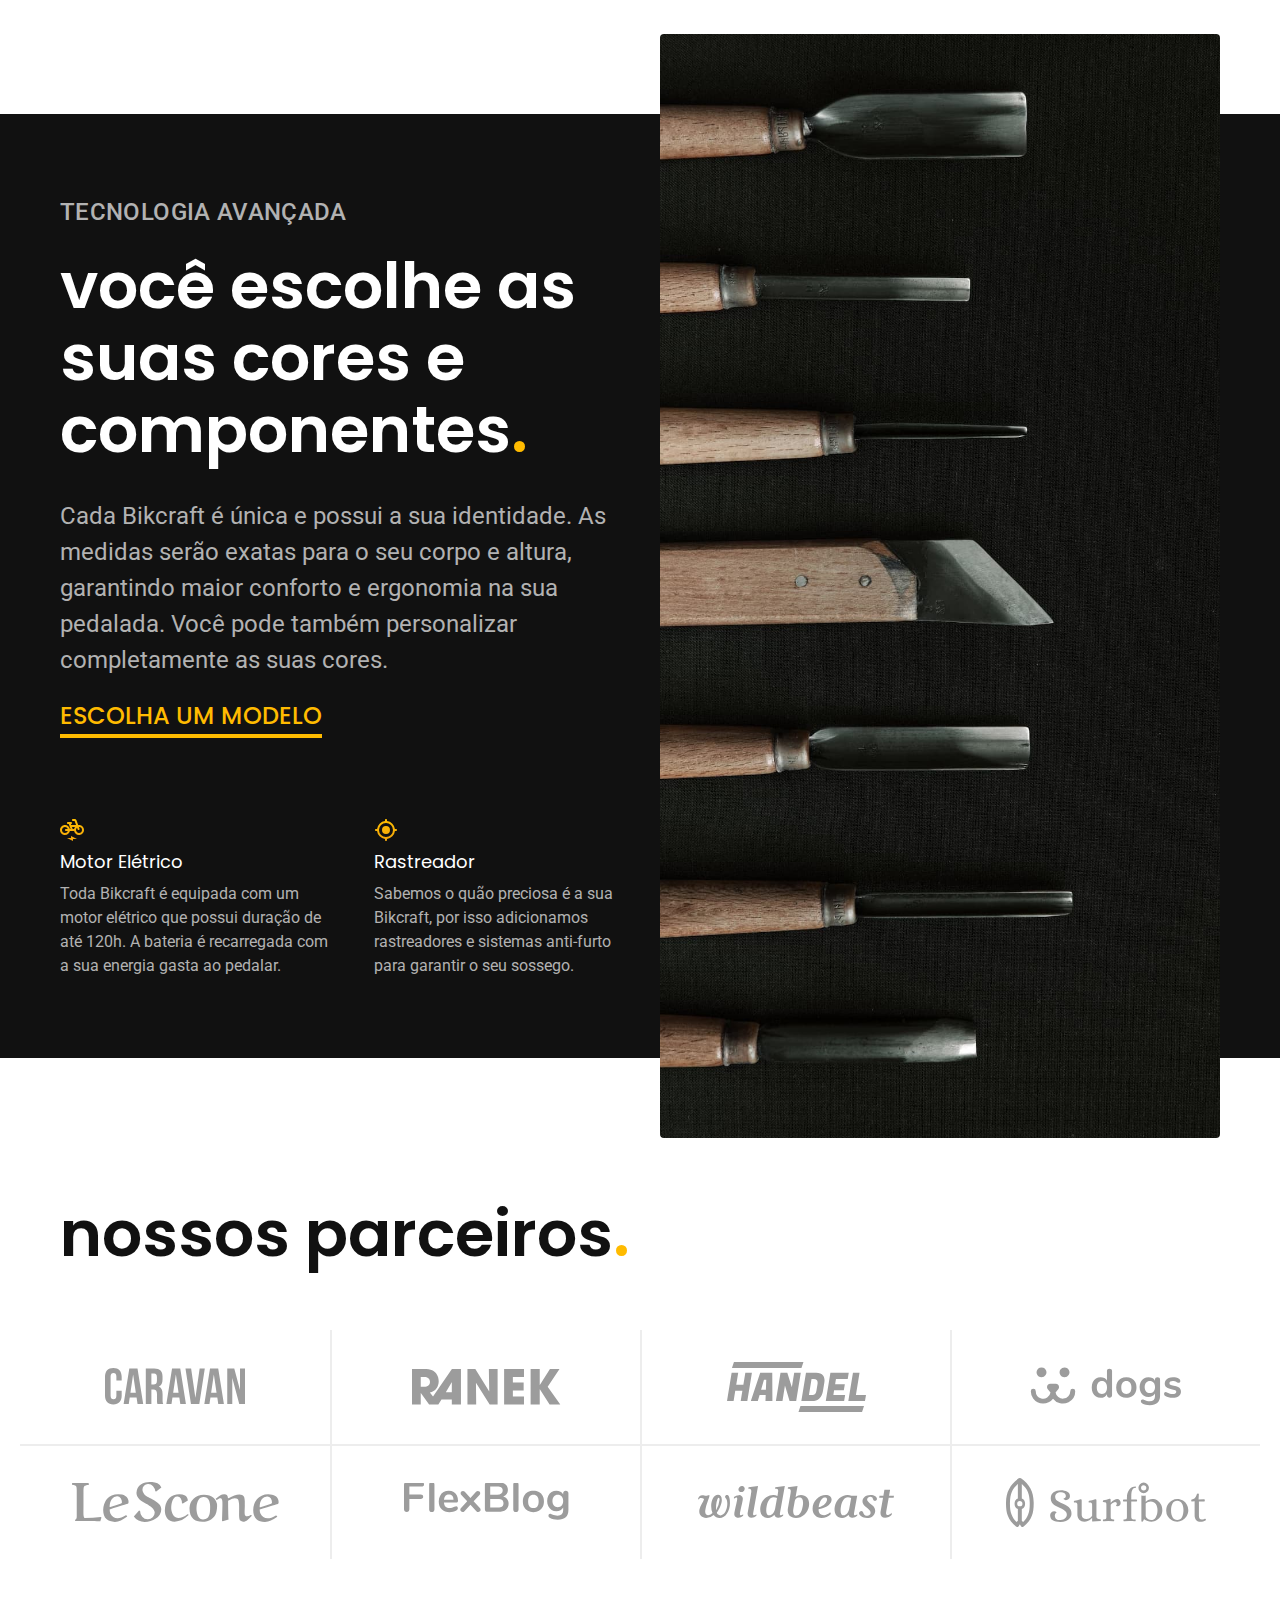
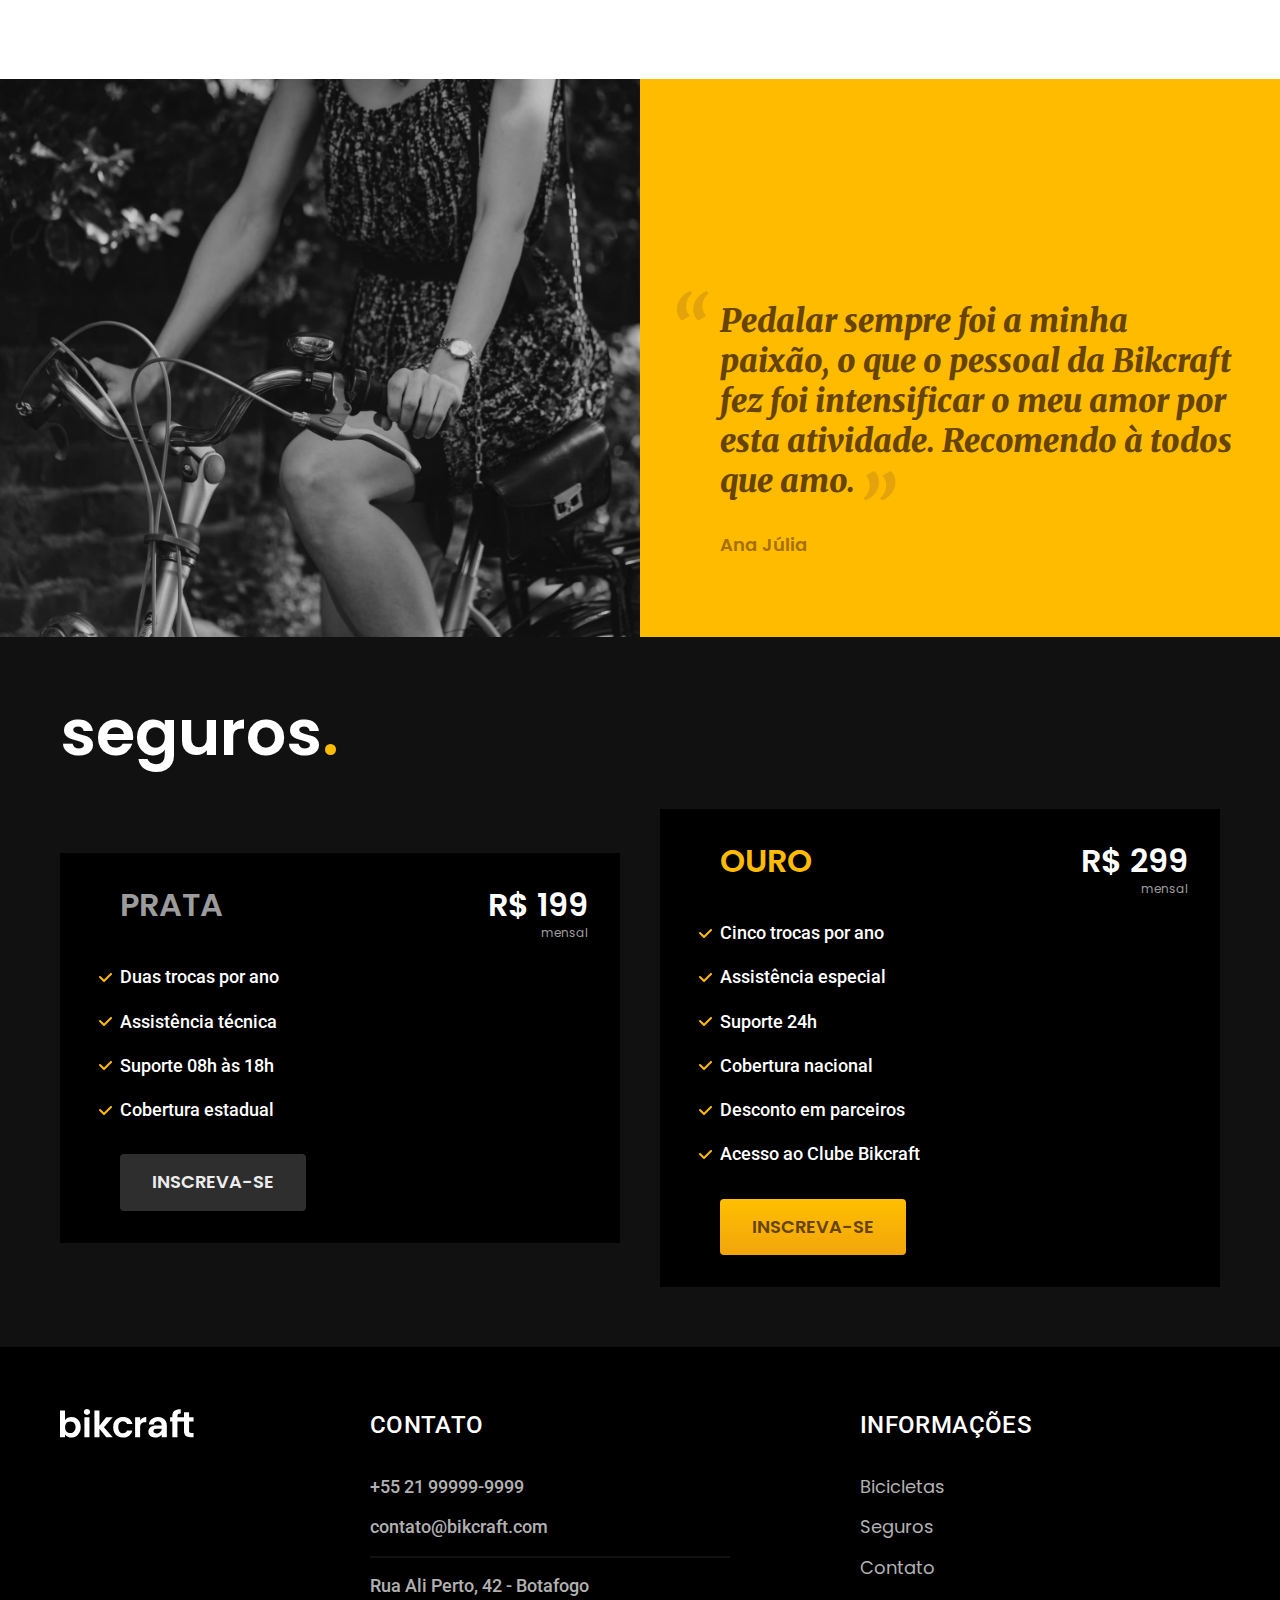
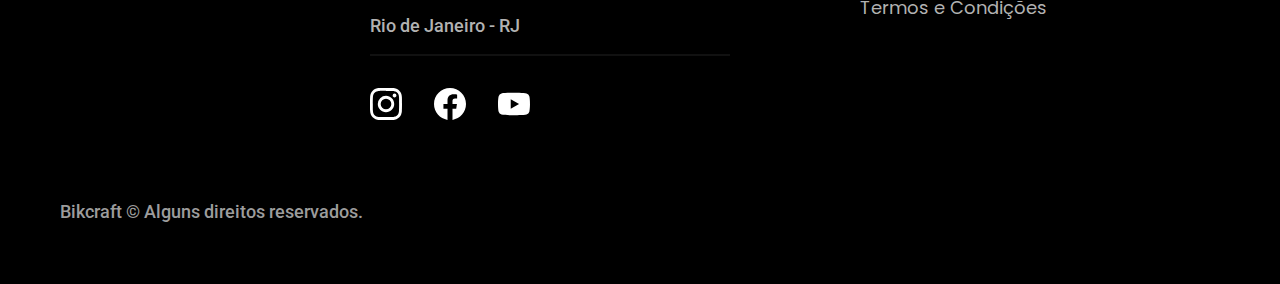
==== commit 77058227: "footer" ====
--- a/index.html
+++ b/index.html
@@ -157,6 +157,44 @@
             </div>
         </div>
     </article>
+
+    <footer class="footer-bg">
+        <div class="footer container">
+            <img src="./img/bikcraft.svg" alt="Bikcraft">
+            <div class="footer-contato">
+                <h3 class="font-2-l-b cor-0">Contato</h3>
+                <ul class="font-2-m cor-5">
+                    <li><a href="tel:+5521999999999">+55 21 99999-9999</a></li>
+                    <li><a href="mailto:contato@bikcraft.com">contato@bikcraft.com</a></li>
+                    <li>Rua Ali Perto, 42 - Botafogo</li>
+                    <li>Rio de Janeiro - RJ</li>
+                </ul>
+                <div class="footer-redes">
+                    <a href="./">
+                        <img src="./img/redes/instagram.svg" alt="Instagram">
+                    </a>
+                    <a href="./">
+                        <img src="./img/redes/facebook.svg" alt="Facebook">
+                    </a>
+                    <a href="./">
+                        <img src="./img/redes/youtube.svg" alt="Youtube">
+                    </a>
+                </div>
+            </div>
+            <div class="footer-informacoes">
+                <h3 class="font-2-l-b cor-0">Informações</h3>
+                <nav>
+                    <ul class="font-1-m cor-5">
+                        <li><a href="./bicicletas.html">Bicicletas</a></li>
+                        <li><a href="./seguros.html">Seguros</a></li>
+                        <li><a href="./contato.html">Contato</a></li>
+                        <li><a href="./termos.html">Termos e Condições</a></li>
+                    </ul>
+                </nav>
+            </div>
+            <p class="footer-copy font-2-m cor-6">Bikcraft © Alguns direitos reservados.</p>
+        </div>
+    </footer>
 </body>
 
 </html>--- a/css/style.css
+++ b/css/style.css
@@ -3,6 +3,7 @@
 @import "./utilidades/cores.css";
 
 @import "./global/header.css";
+@import "./global/footer.css";
 
 /* Utilidades */
 @import "./utilidades/componentes.css";
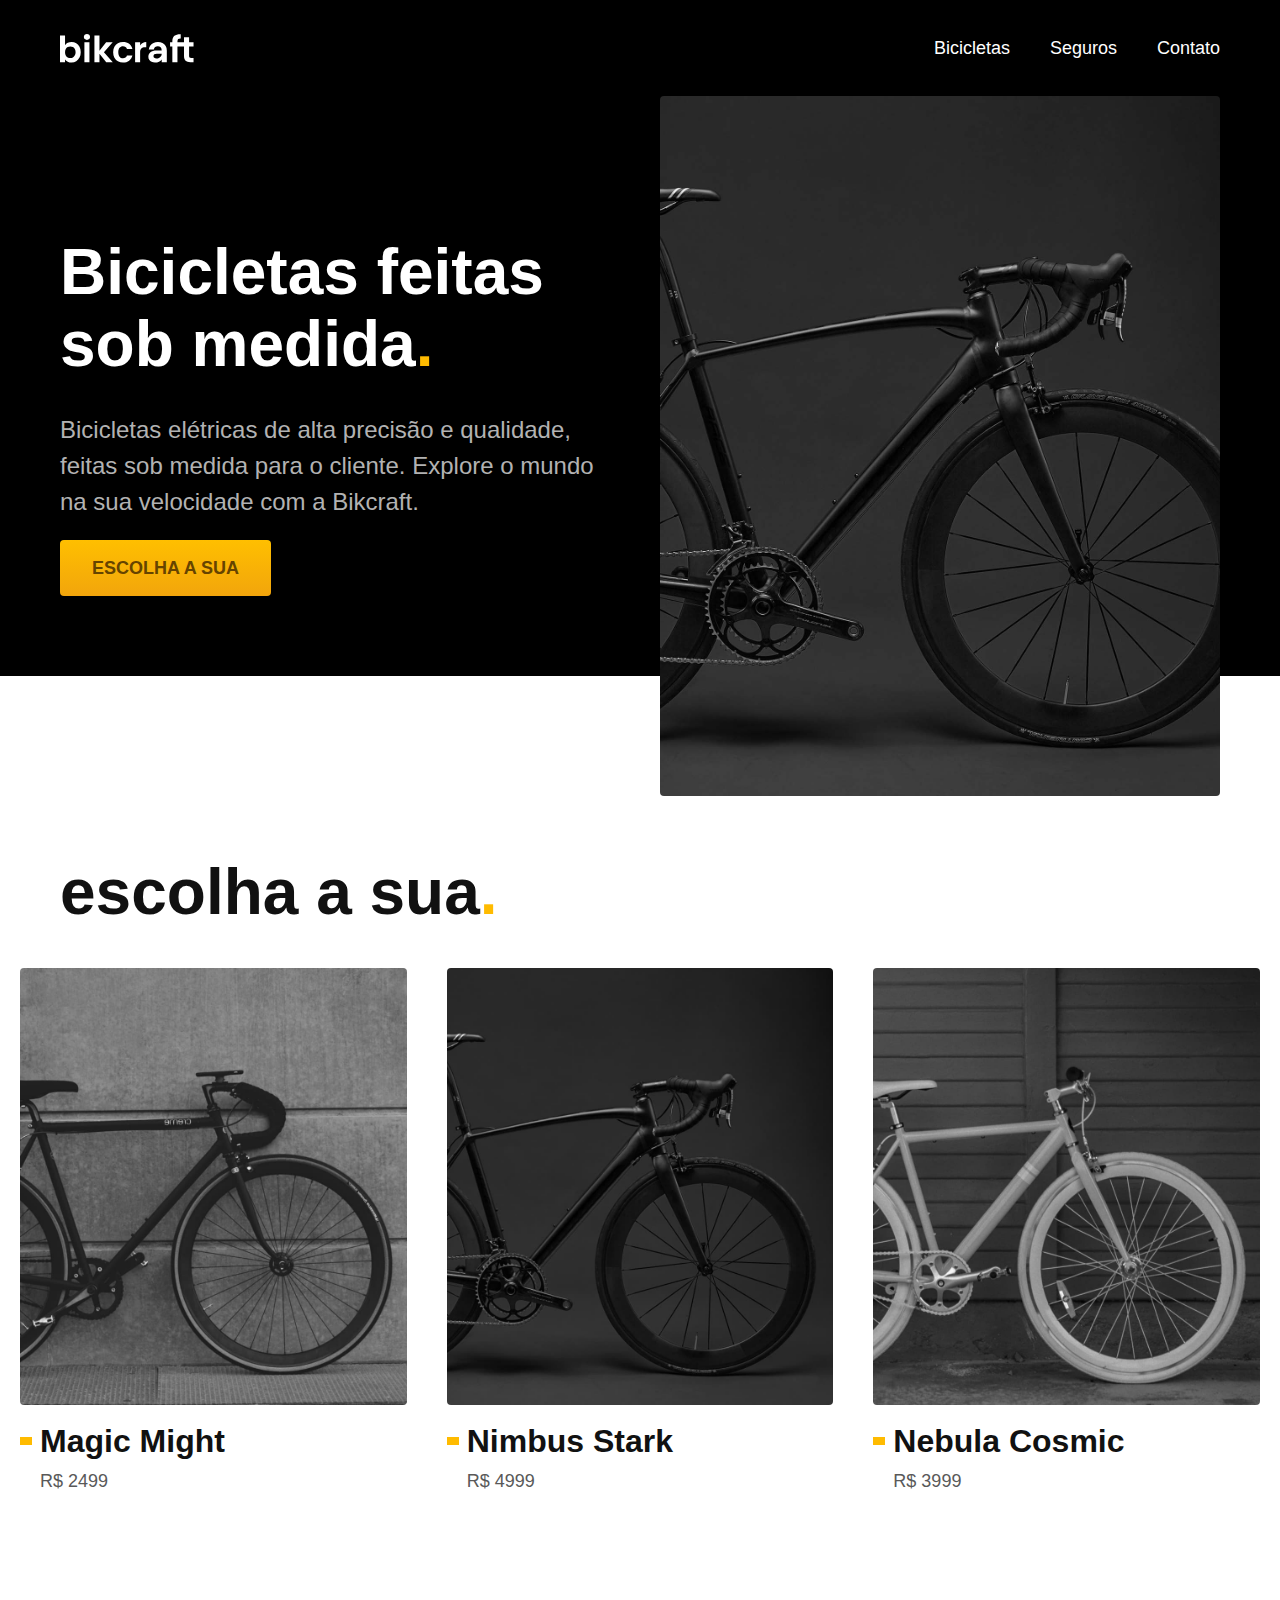
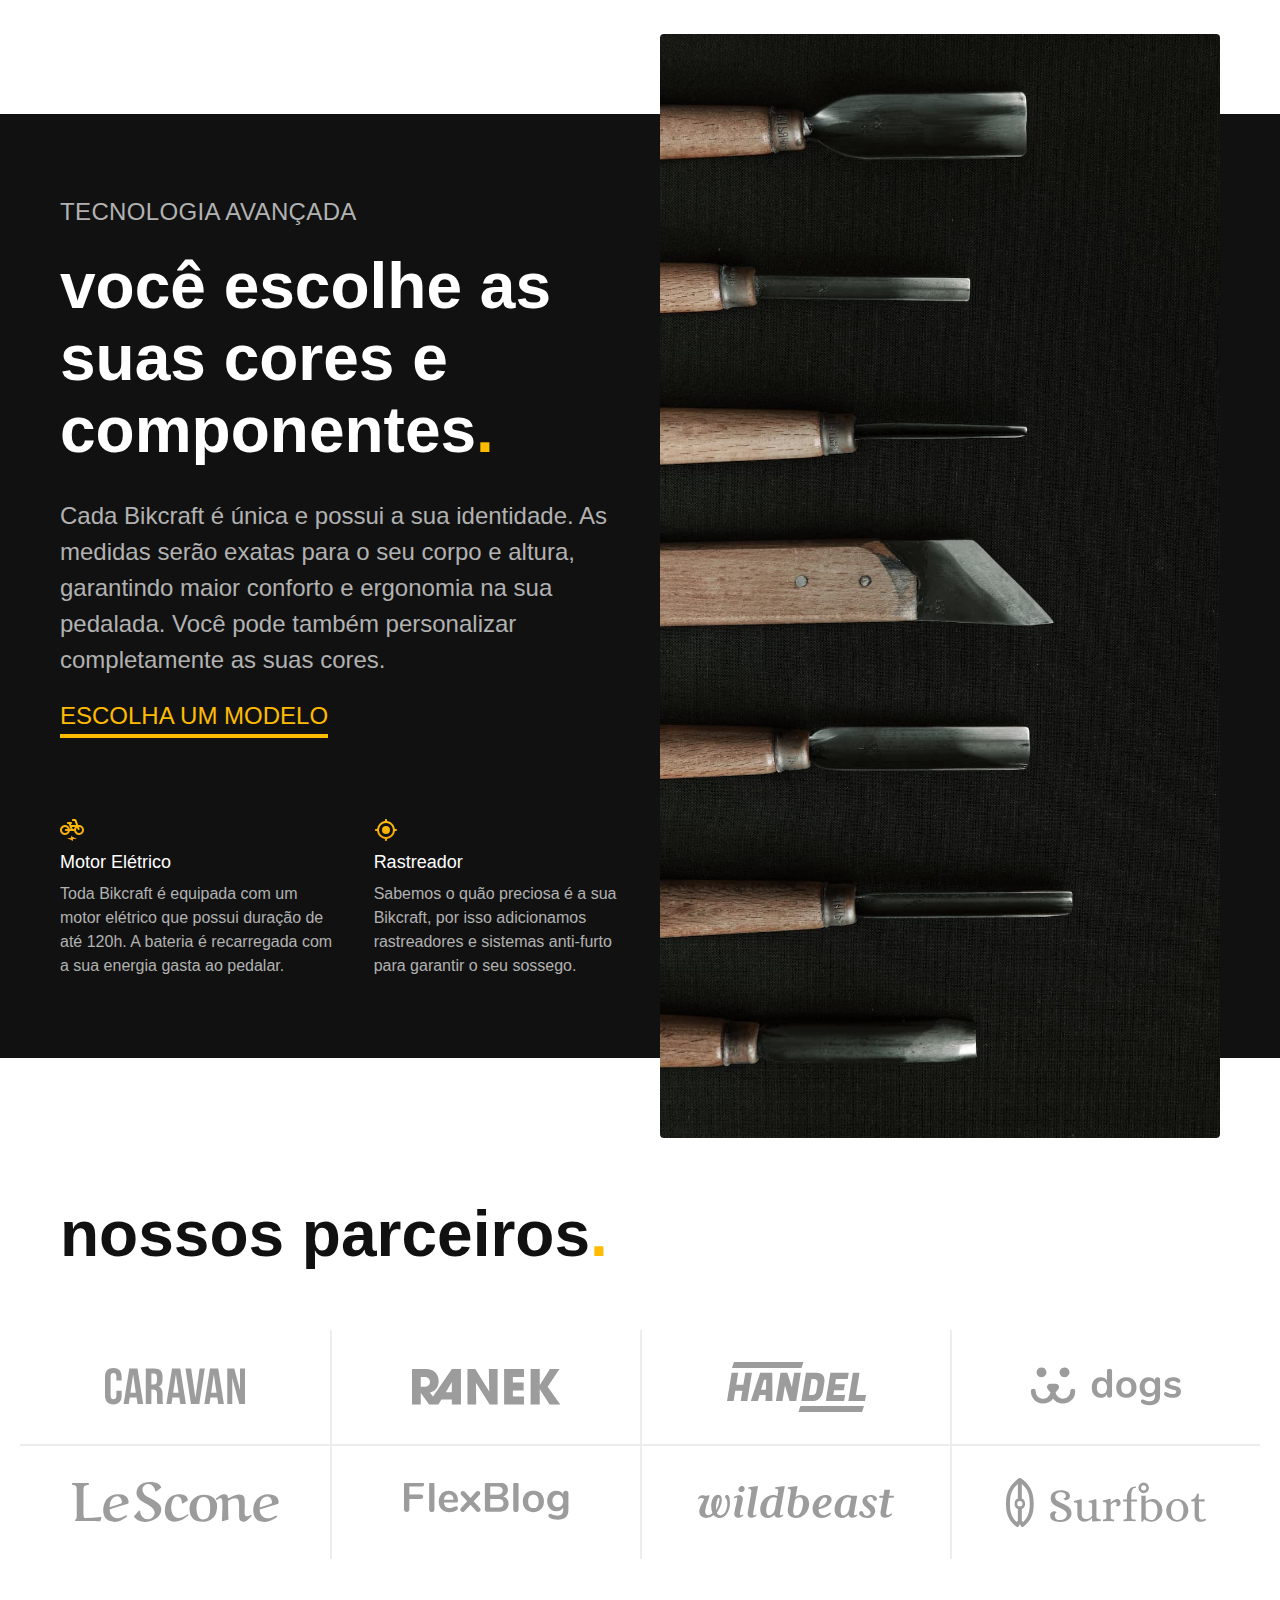
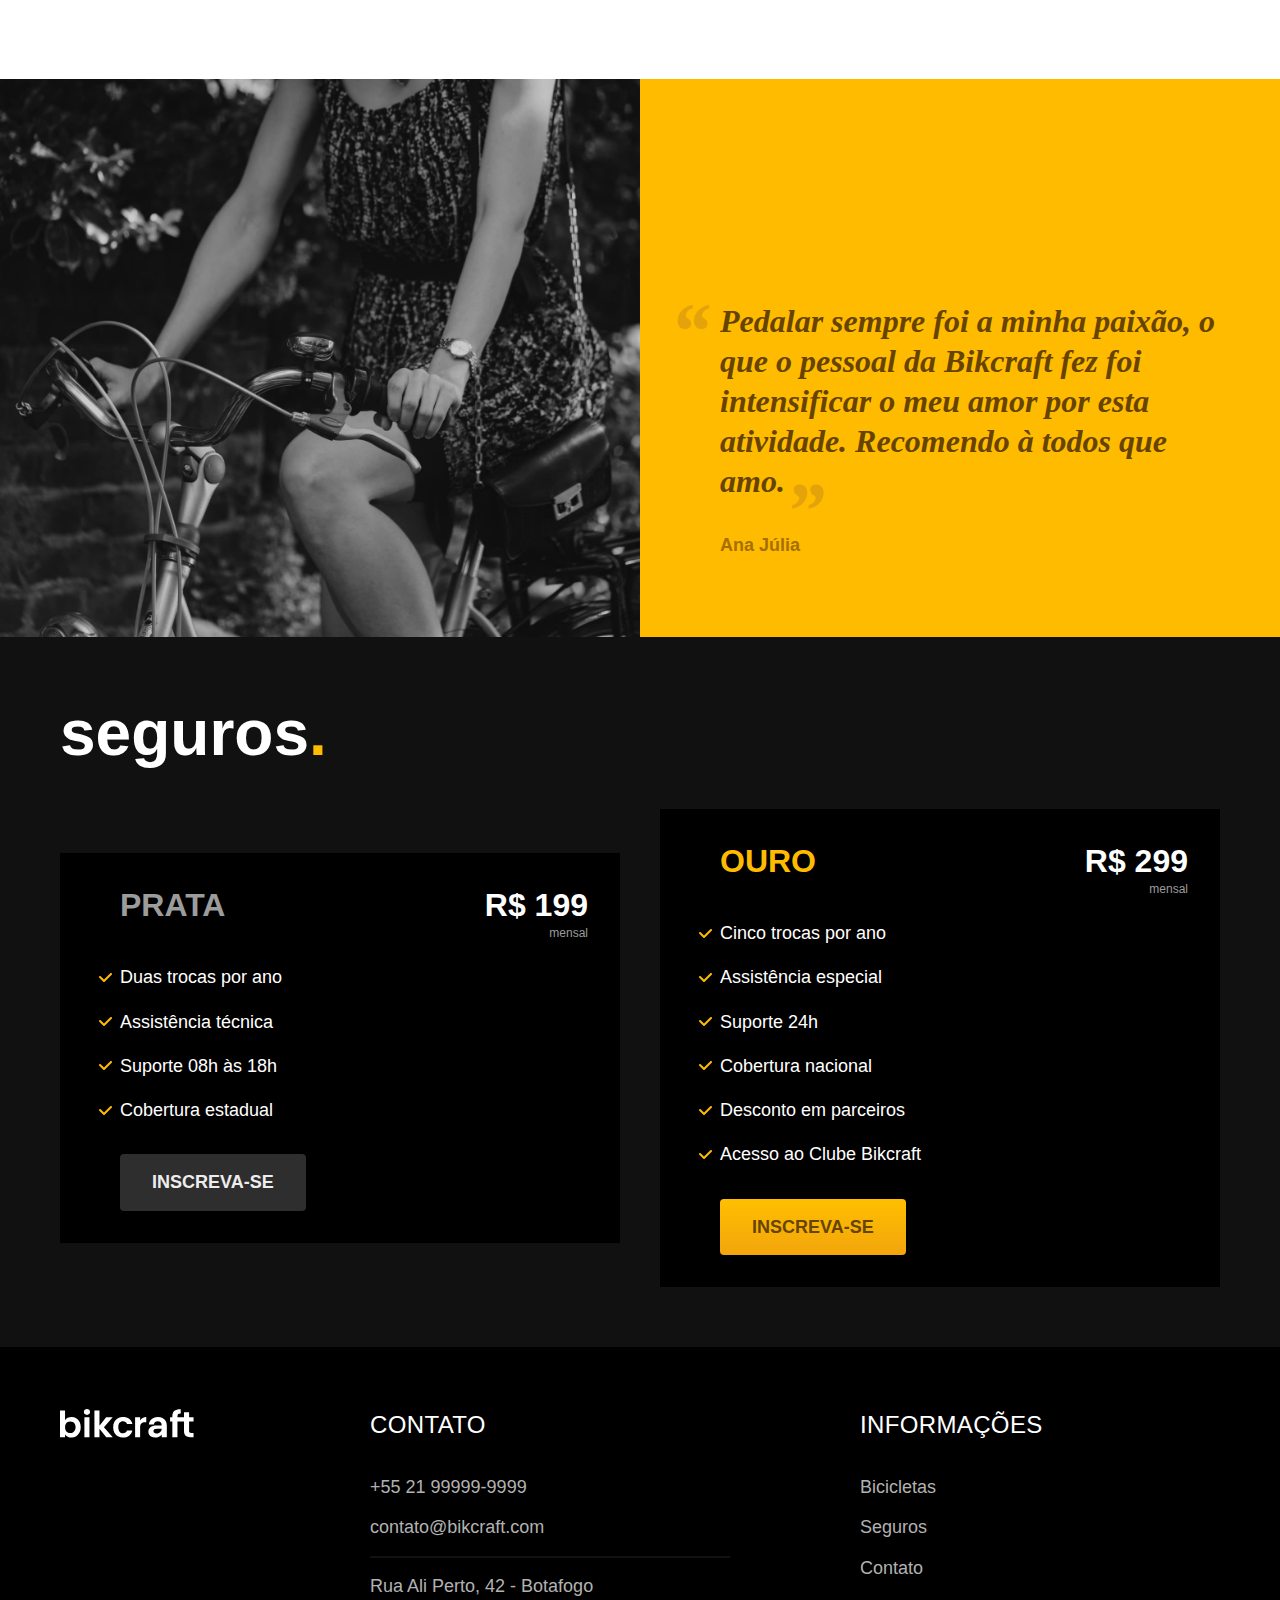
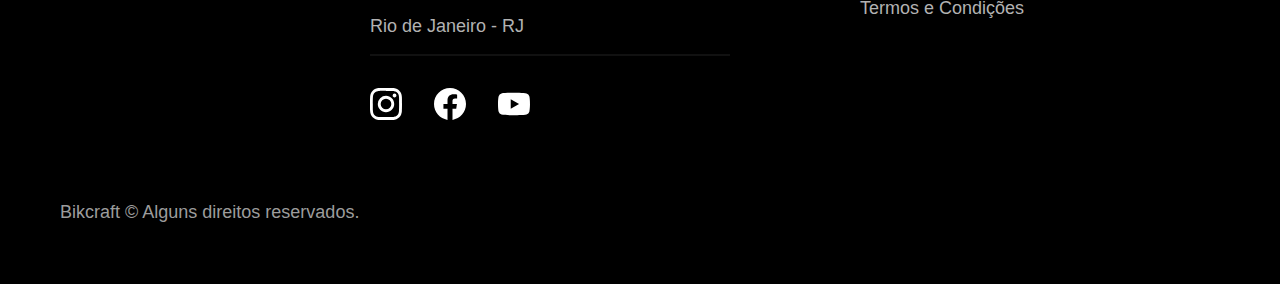
==== commit b1b0389e: "pagina bicicletas" ====
--- a/index.html
+++ b/index.html
@@ -9,10 +9,6 @@
     <meta name="description" content="Bicicletas elétricas de alta precisão e qualidade,  feitas sob medida para o cliente. Explore o mundo na sua velocidade com a Bikcraft.">
 
     <link rel="stylesheet" href="./css/style.css">
-
-    <link rel="preconnect" href="https://fonts.googleapis.com">
-    <link rel="preconnect" href="https://fonts.gstatic.com" crossorigin>
-    <link href="https://fonts.googleapis.com/css2?family=Merriweather:ital,wght@1,900&family=Poppins:wght@400;600&family=Roboto:wght@400;500&display=swap" rel="stylesheet">
 
 </head>
 
--- a/css/style.css
+++ b/css/style.css
@@ -16,6 +16,10 @@
 
 /* Bicicletas */
 @import "./bicicletas/bicicletas-lista.css";
+@import "./bicicletas/bicicletas.css";
 
 /* Seguros */
 @import "./seguros/seguros.css";
+
+/* Termos */
+@import "./termos/termos.css";
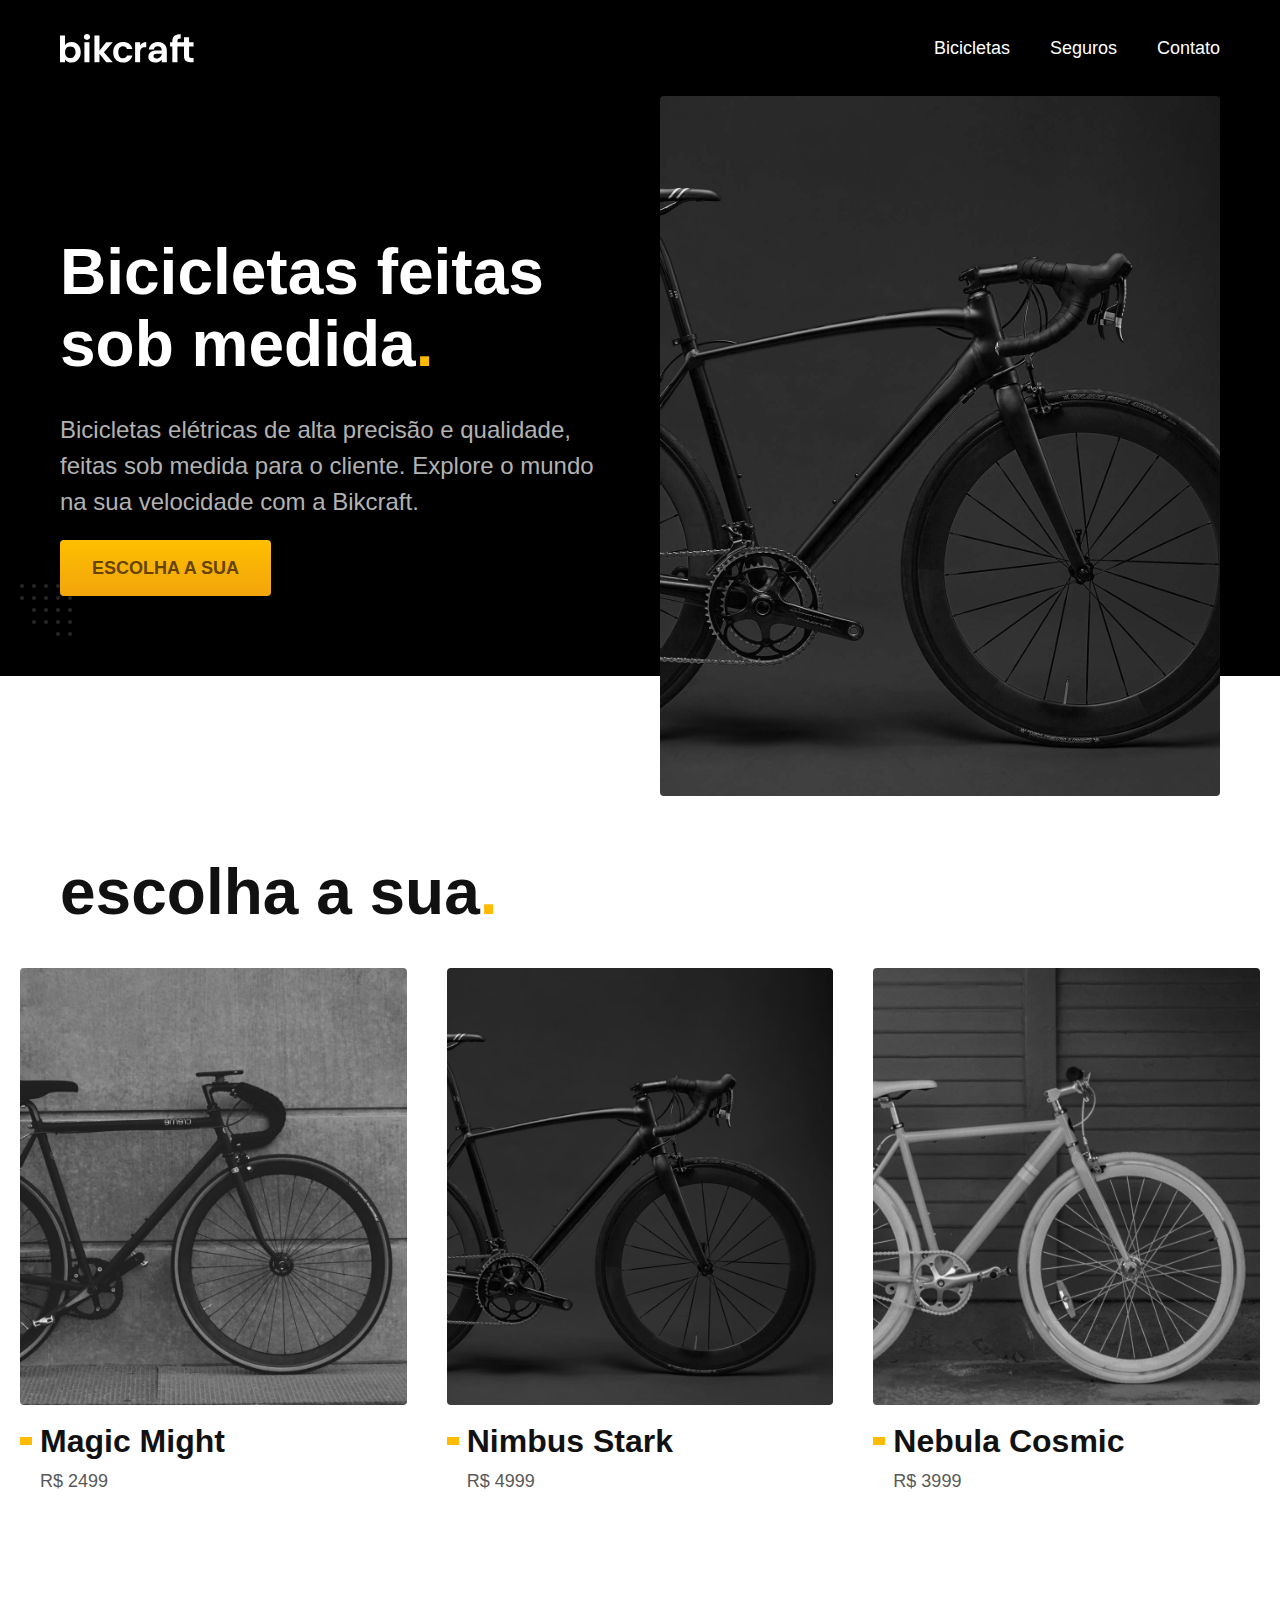
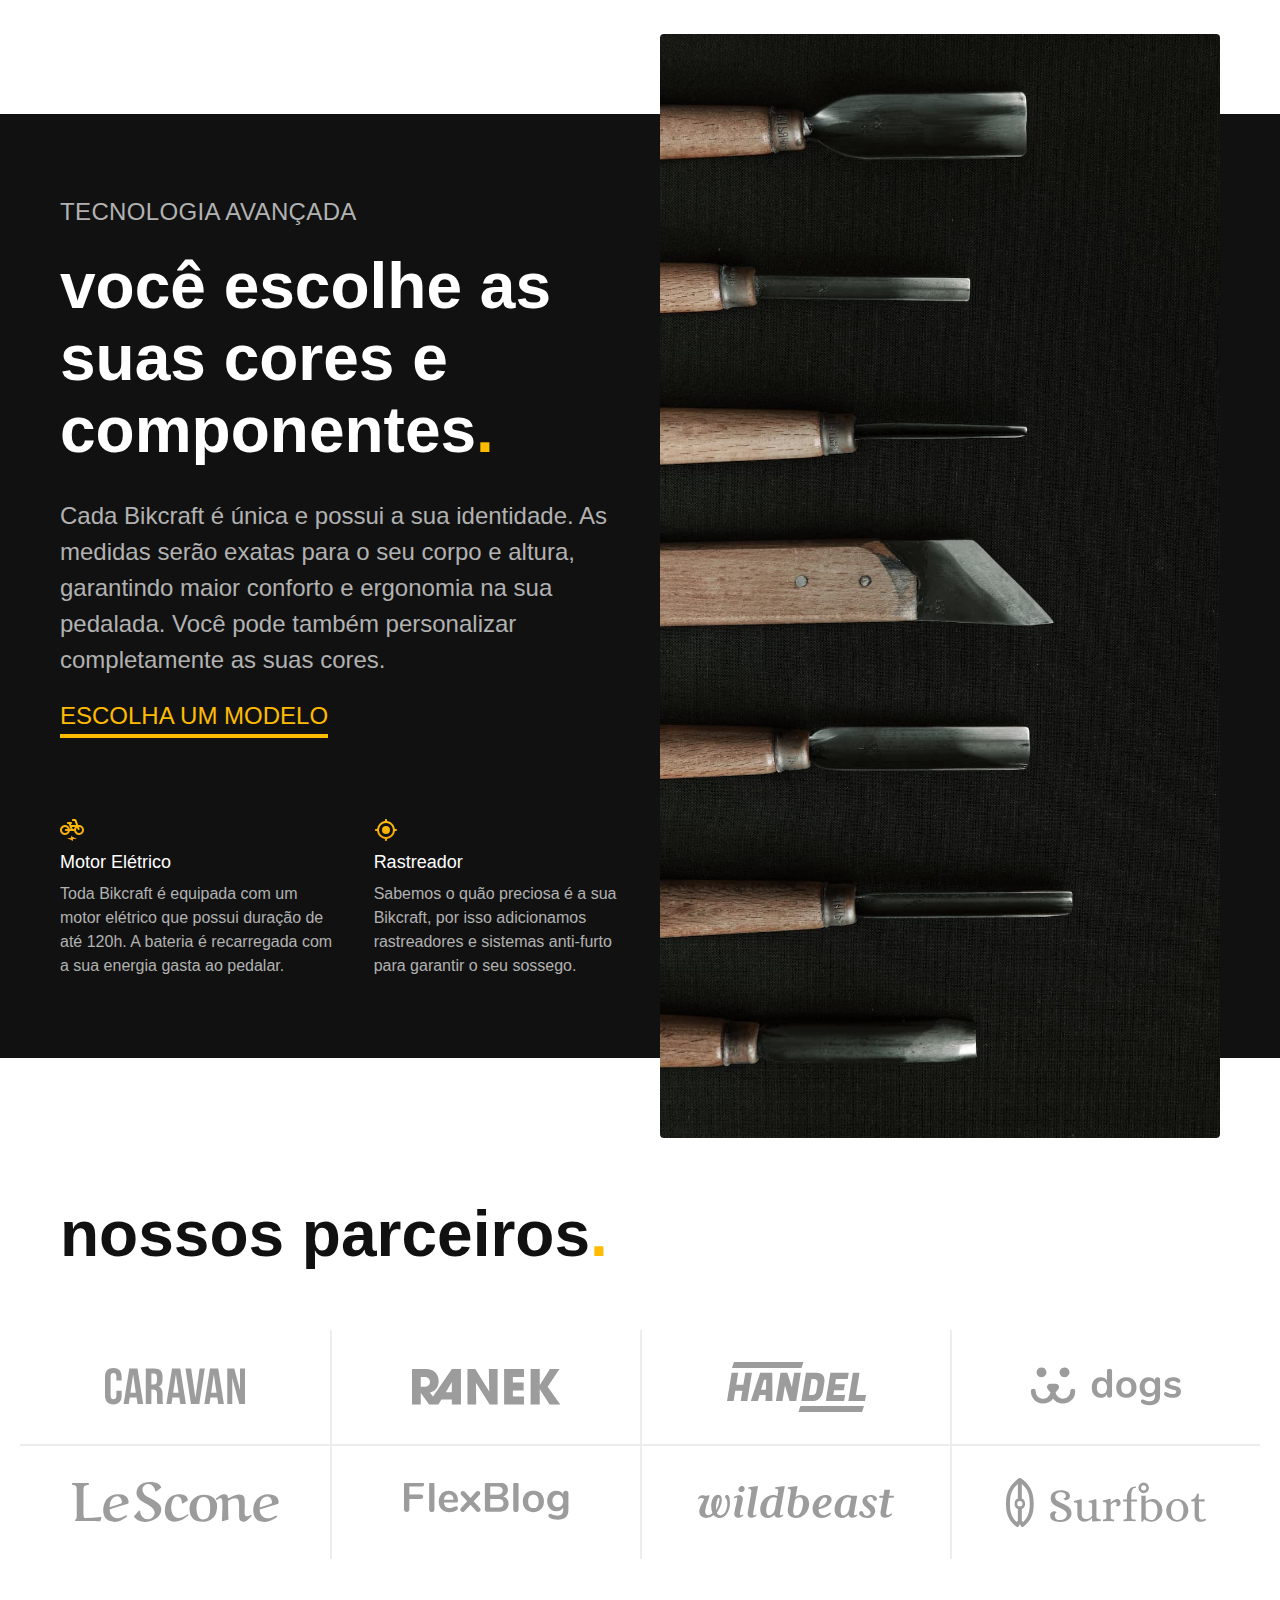
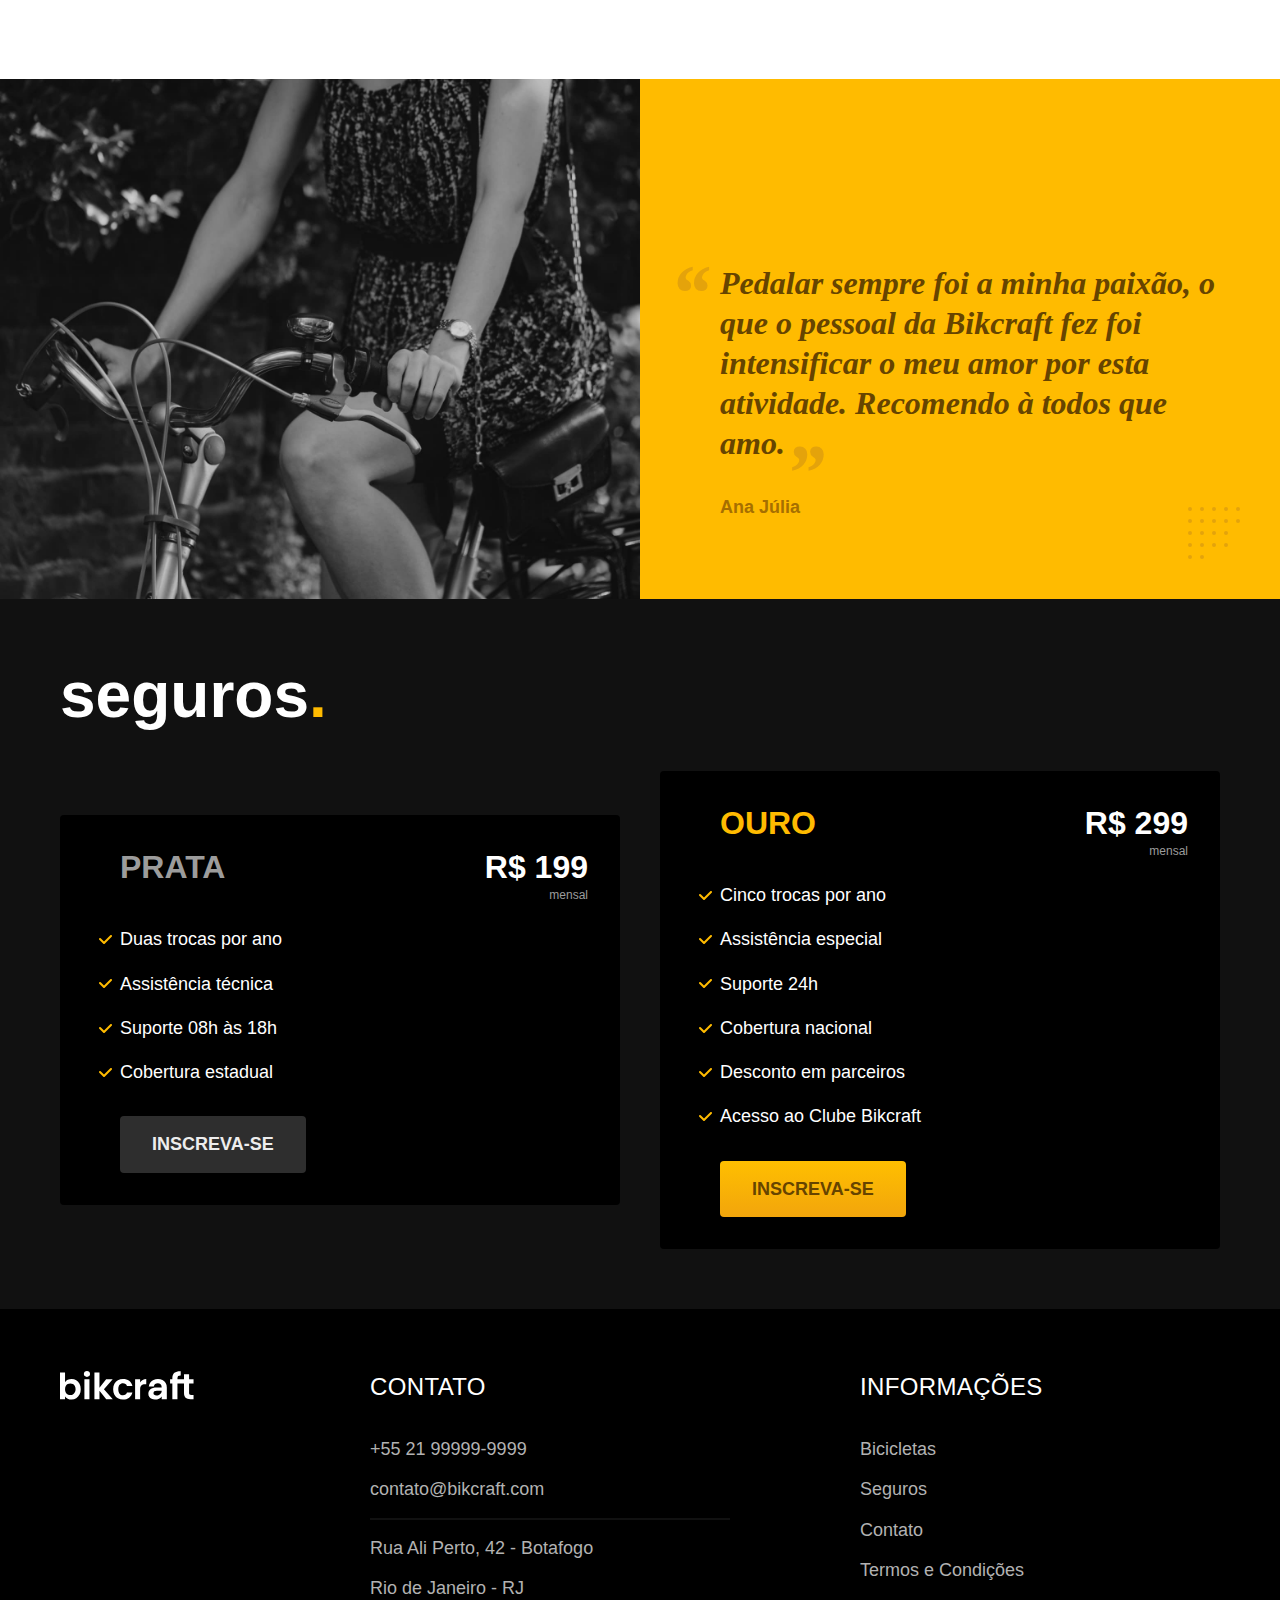
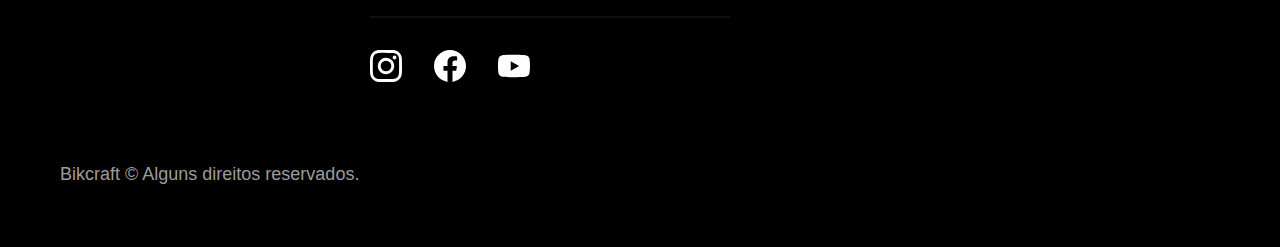
==== commit e9c56fc0: "correcao de acessibilidade" ====
--- a/index.html
+++ b/index.html
@@ -18,7 +18,7 @@
             <a href="./">
                 <img src="./img/bikcraft.svg" alt="Bikcraft">
             </a>
-            <nav aria-lavel="primaria">
+            <nav aria-label="primaria">
                 <ul class="header-menu font-1-m cor-0">
                     <li><a href="./bicicletas.html">Bicicletas</a></li>
                     <li><a href="./seguros.html">Seguros</a></li>
--- a/css/style.css
+++ b/css/style.css
@@ -7,6 +7,7 @@
 
 /* Utilidades */
 @import "./utilidades/componentes.css";
+@import "./utilidades/formulario.css";
 
 /* Home */
 @import "./home/introducao.css";
@@ -18,8 +19,21 @@
 @import "./bicicletas/bicicletas-lista.css";
 @import "./bicicletas/bicicletas.css";
 
+/* Bicicleta */
+@import "./bicicleta/bicicleta.css";
+@import "./bicicleta/seguro.css";
+
 /* Seguros */
 @import "./seguros/seguros.css";
+@import "./seguros/vantagens.css";
+@import "./seguros/perguntas.css";
+
+/* Contato */
+@import "./contato/contato.css";
+@import "./contato/lojas.css";
+
+/* Contato */
+@import "./orcamento/orcamento.css";
 
 /* Termos */
 @import "./termos/termos.css";
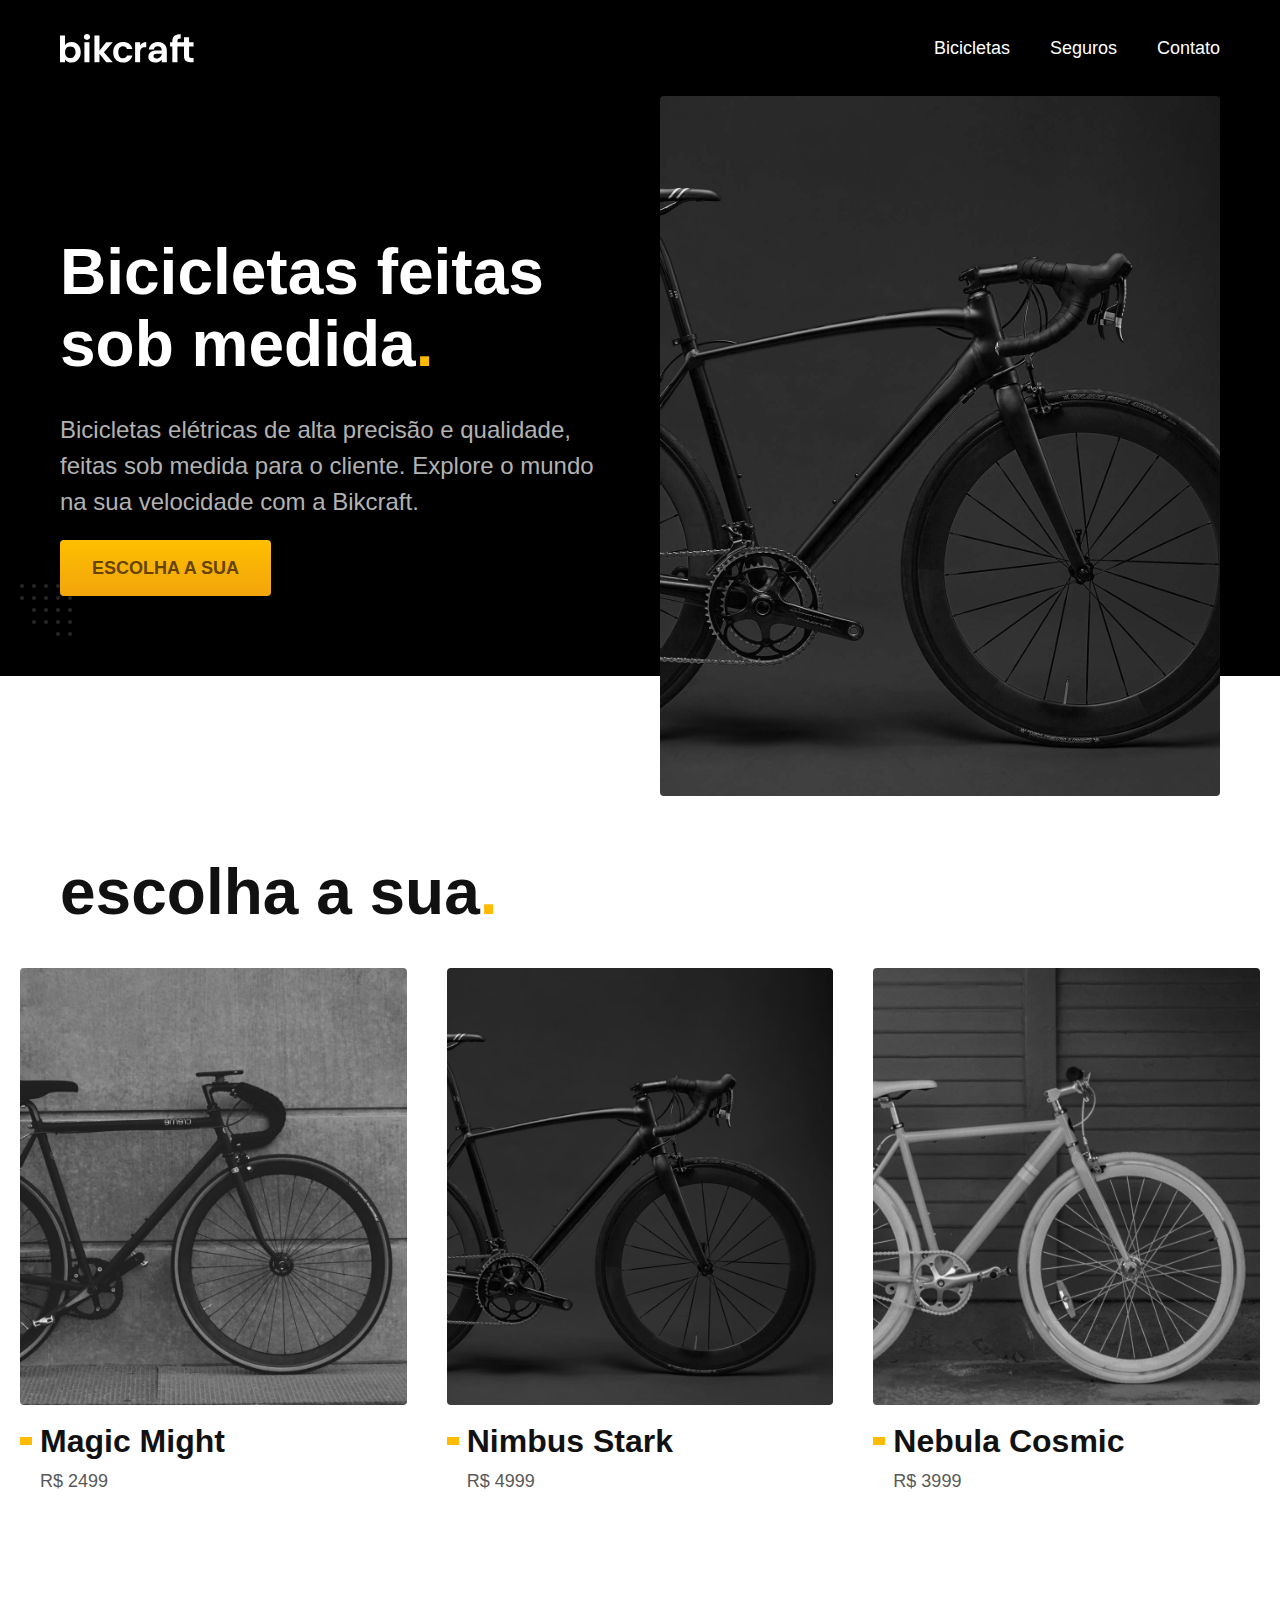
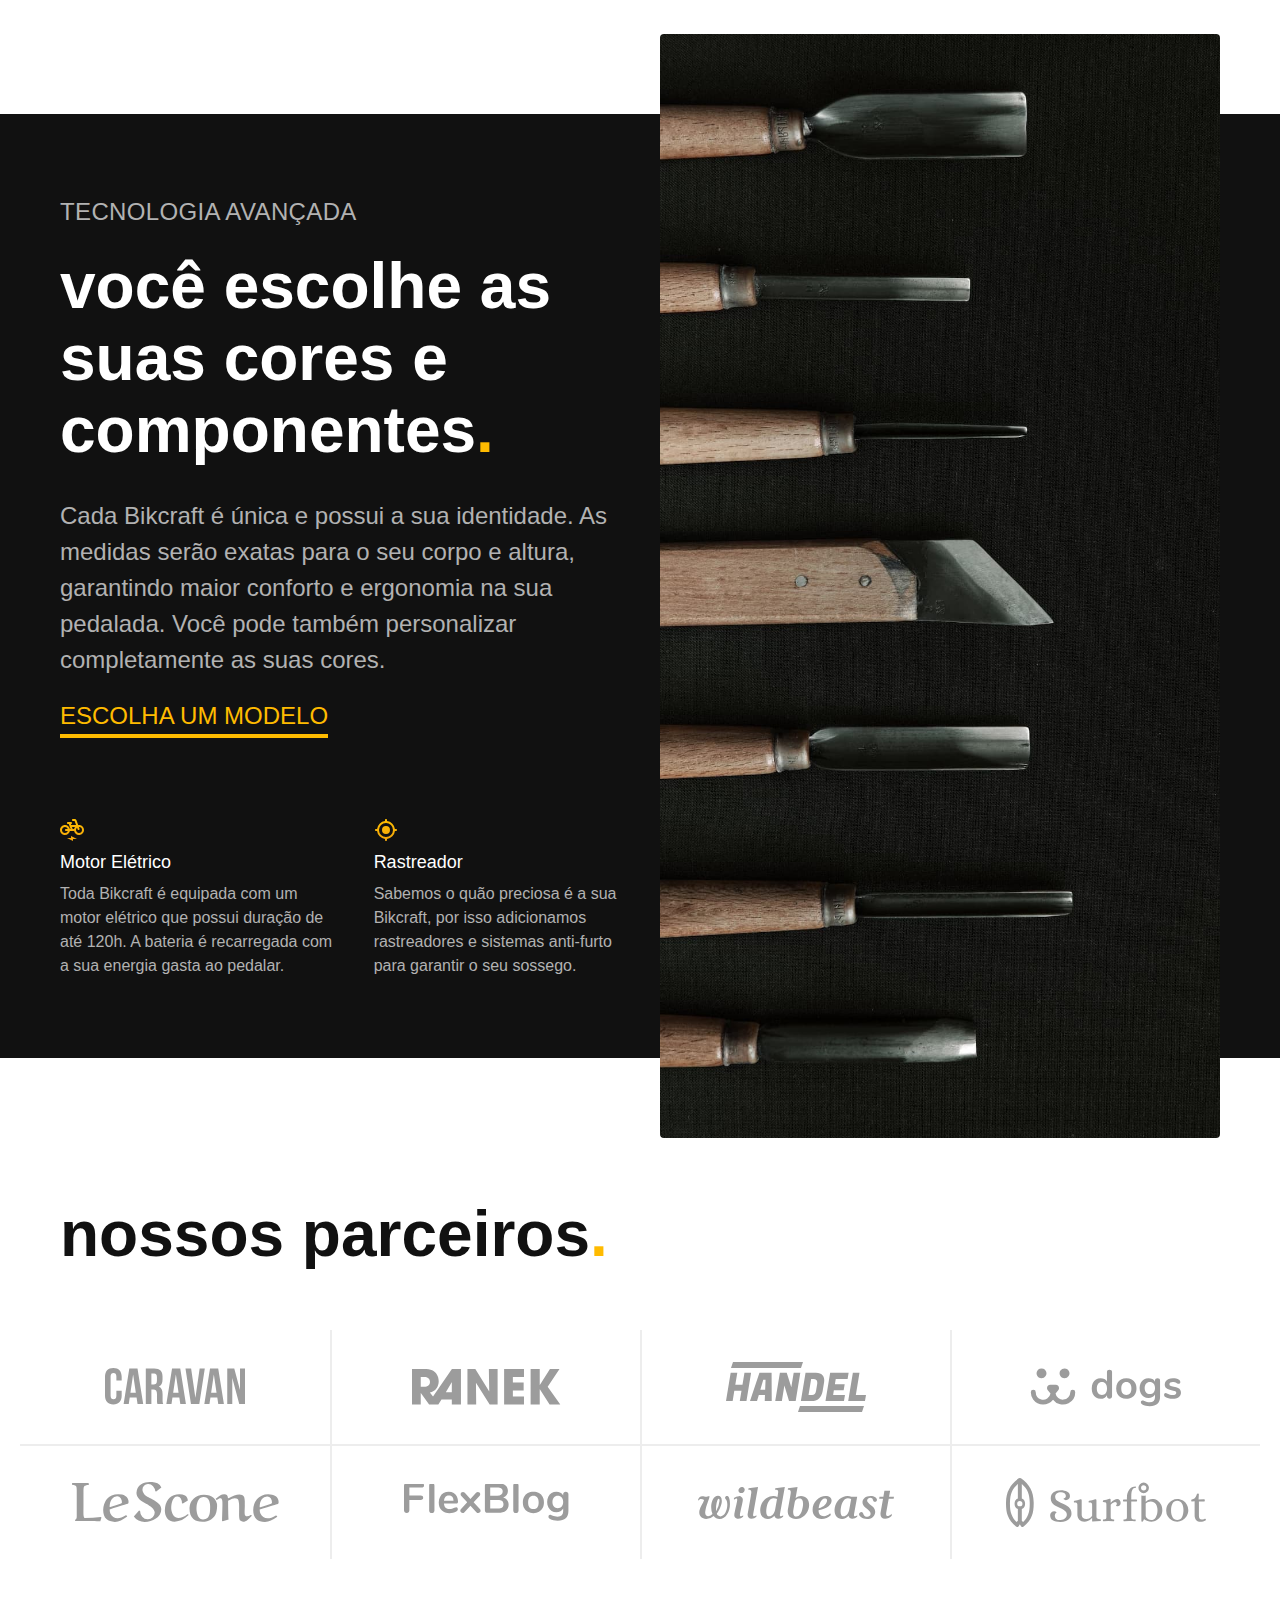
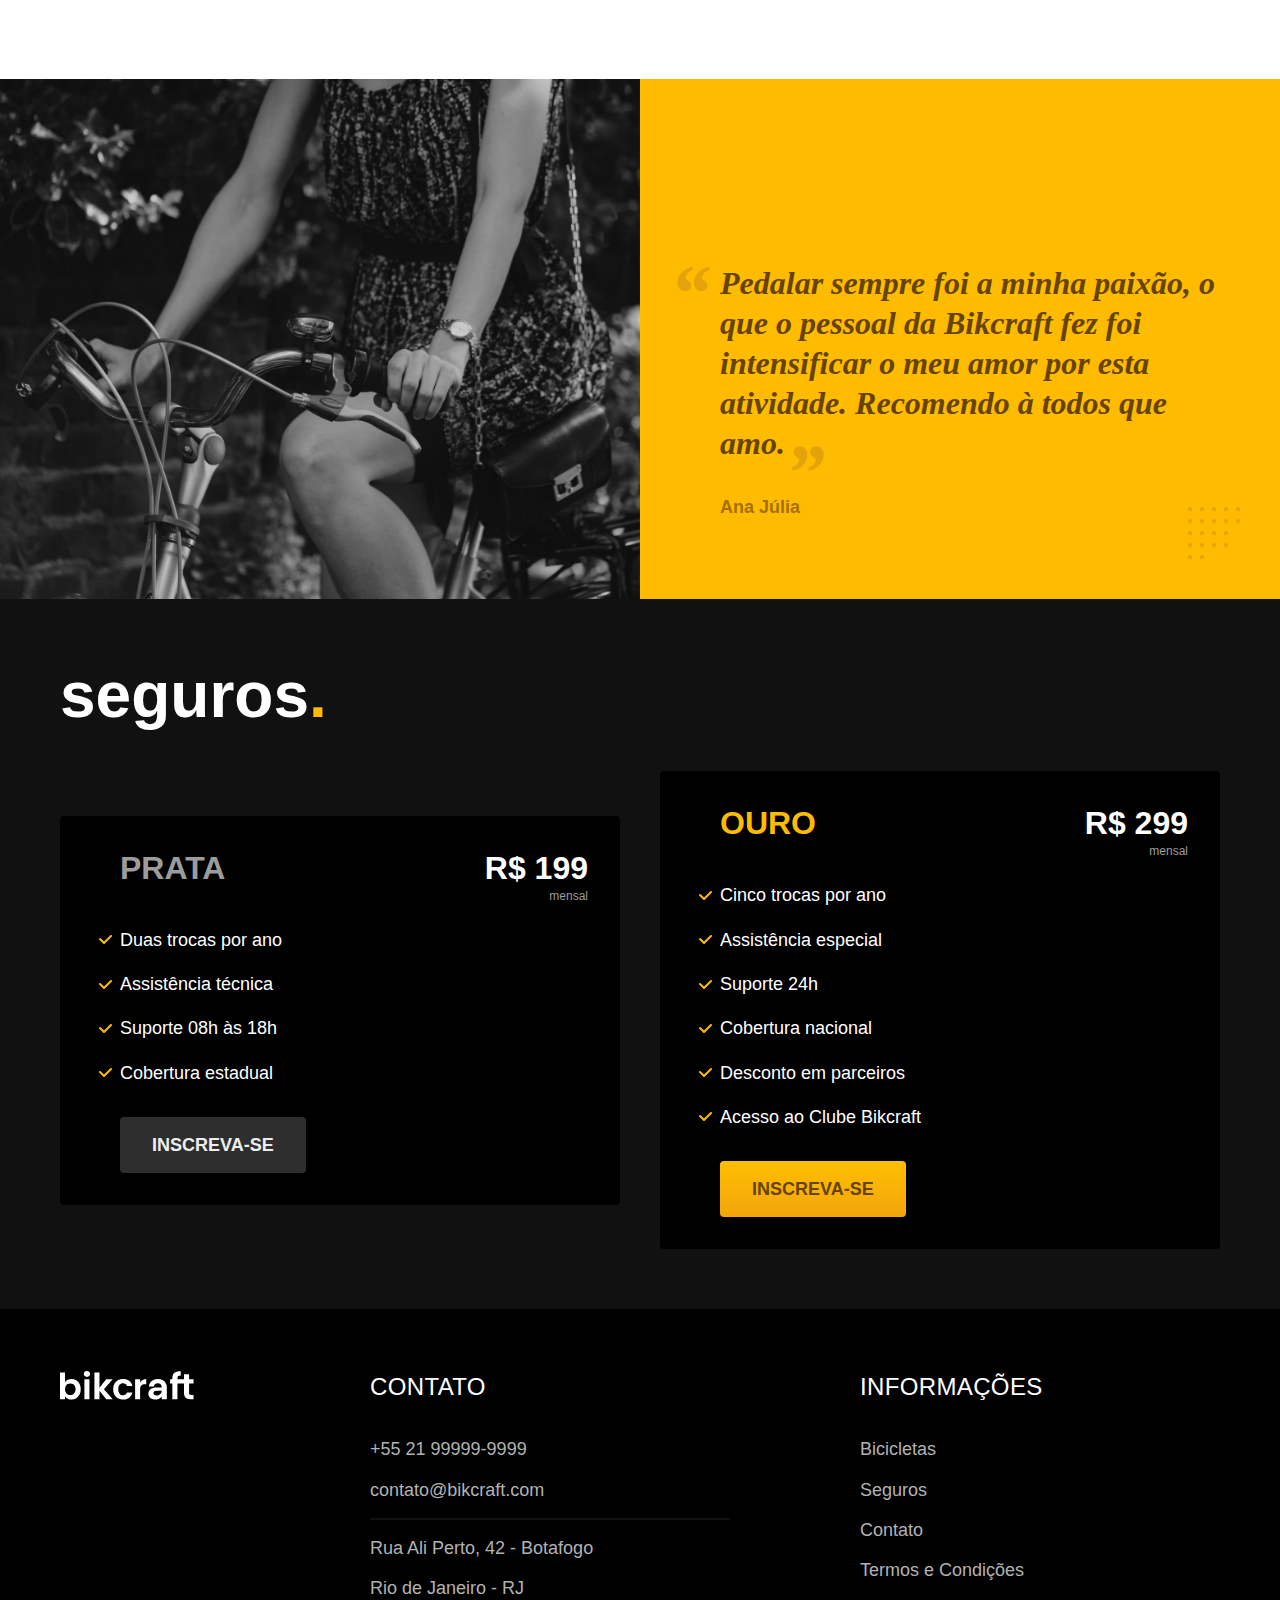
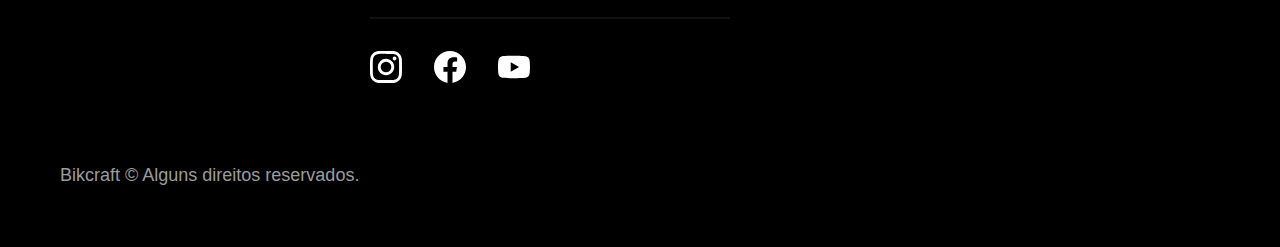
==== commit b734cda9: "otimizacao" ====
--- a/index.html
+++ b/index.html
@@ -8,6 +8,7 @@
     <title>Bikcraft - Bicicletas Elétricas</title>
     <meta name="description" content="Bicicletas elétricas de alta precisão e qualidade,  feitas sob medida para o cliente. Explore o mundo na sua velocidade com a Bikcraft.">
 
+    <link rel="preload" href="./css/style.css" as="style">
     <link rel="stylesheet" href="./css/style.css">
 
 </head>
@@ -16,7 +17,7 @@
     <header class="header-bg">
         <div class="header container">
             <a href="./">
-                <img src="./img/bikcraft.svg" alt="Bikcraft">
+                <img src="./img/bikcraft.svg" width="136" height="32" alt="Bikcraft">
             </a>
             <nav aria-label="primaria">
                 <ul class="header-menu font-1-m cor-0">
@@ -35,9 +36,10 @@
                 <p class="font-2-l cor-5">Bicicletas elétricas de alta precisão e qualidade, feitas sob medida para o cliente. Explore o mundo na sua velocidade com a Bikcraft.</p>
                 <a class="botao" href="./bicicletas.html">Escolha a sua</a>
             </div>
-            <div>
-                <img src="./img/fotos/introducao.jpg" alt="Bicicleta elétrica preta">
-            </div>
+            <picture>
+                <source media="(max-width: 800px)" srcset="./img/bicicletas/nimbus.jpg">
+                <img src="./img/fotos/introducao.jpg" width="1280" height="1600" alt="Bicicleta elétrica preta">
+            </picture>
         </div>
     </main>
 
@@ -48,21 +50,21 @@
         <ul>
             <li>
                 <a href="./bicicletas/magic.html">
-                    <img src="./img/bicicletas/magic-home.jpg" alt="Bicicleta preta">
+                    <img src="./img/bicicletas/magic-home.jpg" width="920" height="1040" alt="Bicicleta preta">
                     <h3 class="font-1-xl">Magic Might</h3>
                     <span class="font-2-m cor-8">R$ 2499</span>
                 </a>
             </li>
             <li>
                 <a href="./bicicletas/nimbus.html">
-                    <img src="./img/bicicletas/nimbus-home.jpg" alt="Bicicleta preta">
+                    <img src="./img/bicicletas/nimbus-home.jpg" width="920" height="1040" alt="Bicicleta preta">
                     <h3 class="font-1-xl">Nimbus Stark</h3>
                     <span class="font-2-m cor-8">R$ 4999</span>
                 </a>
             </li>
             <li>
                 <a href="./bicicletas/nebula.html">
-                    <img src="./img/bicicletas/nebula-home.jpg" alt="Bicicleta preta">
+                    <img src="./img/bicicletas/nebula-home.jpg" width="920" height="1040" alt="Bicicleta preta">
                     <h3 class="font-1-xl">Nebula Cosmic</h3>
                     <span class="font-2-m cor-8">R$ 3999</span>
                 </a>
@@ -79,19 +81,19 @@
                 <a class="link" href="./bicicletas.html">Escolha um modelo</a>
                 <div class="tecnologia-vantagens">
                     <div>
-                        <img src="./img/icones/eletrica.svg" alt="">
+                        <img src="./img/icones/eletrica.svg" width="24" height="24" alt="">
                         <h3 class="font-1-m cor-0">Motor Elétrico</h3>
                         <p class="font-2-s cor-5">Toda Bikcraft é equipada com um motor elétrico que possui duração de até 120h. A bateria é recarregada com a sua energia gasta ao pedalar.</p>
                     </div>
                     <div>
-                        <img src="./img/icones/rastreador.svg" alt="">
+                        <img src="./img/icones/rastreador.svg" width="24" height="24" alt="">
                         <h3 class="font-1-m cor-0">Rastreador</h3>
                         <p class="font-2-s cor-5">Sabemos o quão preciosa é a sua Bikcraft, por isso adicionamos rastreadores e sistemas anti-furto para garantir o seu sossego.</p>
                     </div>
                 </div>
             </div>
             <div class="tecnologia-imagem">
-                <img src="./img/fotos/tecnologia.jpg" alt="">
+                <img src="./img/fotos/tecnologia.jpg" width="1200" height="1920" alt="">
             </div>
         </div>
     </article>
@@ -100,20 +102,20 @@
         <h2 class="container font-1-xxl">nossos parceiros<span class="cor-p1">.</span></h2>
 
         <ul>
-            <li><img src="./img/parceiros/caravan.svg" alt="caravan"></li>
-            <li><img src="./img/parceiros/ranek.svg" alt="ranek"></li>
-            <li><img src="./img/parceiros/handel.svg" alt="handel"></li>
-            <li><img src="./img/parceiros/dogs.svg" alt="dogs"></li>
-            <li><img src="./img/parceiros/lescone.svg" alt="lescone"></li>
-            <li><img src="./img/parceiros/flexblog.svg" alt="flexblog"></li>
-            <li><img src="./img/parceiros/wildbeast.svg" alt="wildbeast"></li>
-            <li><img src="./img/parceiros/surfbot.svg" alt="surfbot"></li>
+            <li><img src="./img/parceiros/caravan.svg" width="140" height="38" alt="Caravan"></li>
+            <li><img src="./img/parceiros/ranek.svg" width="149" height="36" alt="Ranek"></li>
+            <li><img src="./img/parceiros/handel.svg" width="140" height="50" alt="Handel"></li>
+            <li><img src="./img/parceiros/dogs.svg" width="152" height="39" alt="Dogs"></li>
+            <li><img src="./img/parceiros/lescone.svg" width="208" height="41" alt="LeScone"></li>
+            <li><img src="./img/parceiros/flexblog.svg" width="165" height="38" alt="FlexBlog"></li>
+            <li><img src="./img/parceiros/wildbeast.svg" width="196" height="34" alt="Wildbeast"></li>
+            <li><img src="./img/parceiros/surfbot.svg" width="200" height="49" alt="Surfbot"></li>
         </ul>
     </section>
 
     <section class="depoimento" aria-label="Depoimento">
         <div>
-            <img src="./img/fotos/depoimento.jpg" alt="Pessoa pedalando uma bicicleta bikcraft">
+            <img src="./img/fotos/depoimento.jpg" width="1560" height="1360" alt="Pessoa pedalando uma bicicleta bikcraft">
         </div>
         <div class="depoimento-conteudo">
             <blockquote class="font-1-xl cor-p5">
@@ -156,7 +158,7 @@
 
     <footer class="footer-bg">
         <div class="footer container">
-            <img src="./img/bikcraft.svg" alt="Bikcraft">
+            <img src="./img/bikcraft.svg" width="136" height="32" alt="Bikcraft">
             <div class="footer-contato">
                 <h3 class="font-2-l-b cor-0">Contato</h3>
                 <ul class="font-2-m cor-5">
@@ -167,13 +169,13 @@
                 </ul>
                 <div class="footer-redes">
                     <a href="./">
-                        <img src="./img/redes/instagram.svg" alt="Instagram">
+                        <img src="./img/redes/instagram.svg" width="32" height="32" alt="Instagram">
                     </a>
                     <a href="./">
-                        <img src="./img/redes/facebook.svg" alt="Facebook">
+                        <img src="./img/redes/facebook.svg" width="32" height="32" alt="Facebook">
                     </a>
                     <a href="./">
-                        <img src="./img/redes/youtube.svg" alt="Youtube">
+                        <img src="./img/redes/youtube.svg" width="32" height="32" alt="Youtube">
                     </a>
                 </div>
             </div>
